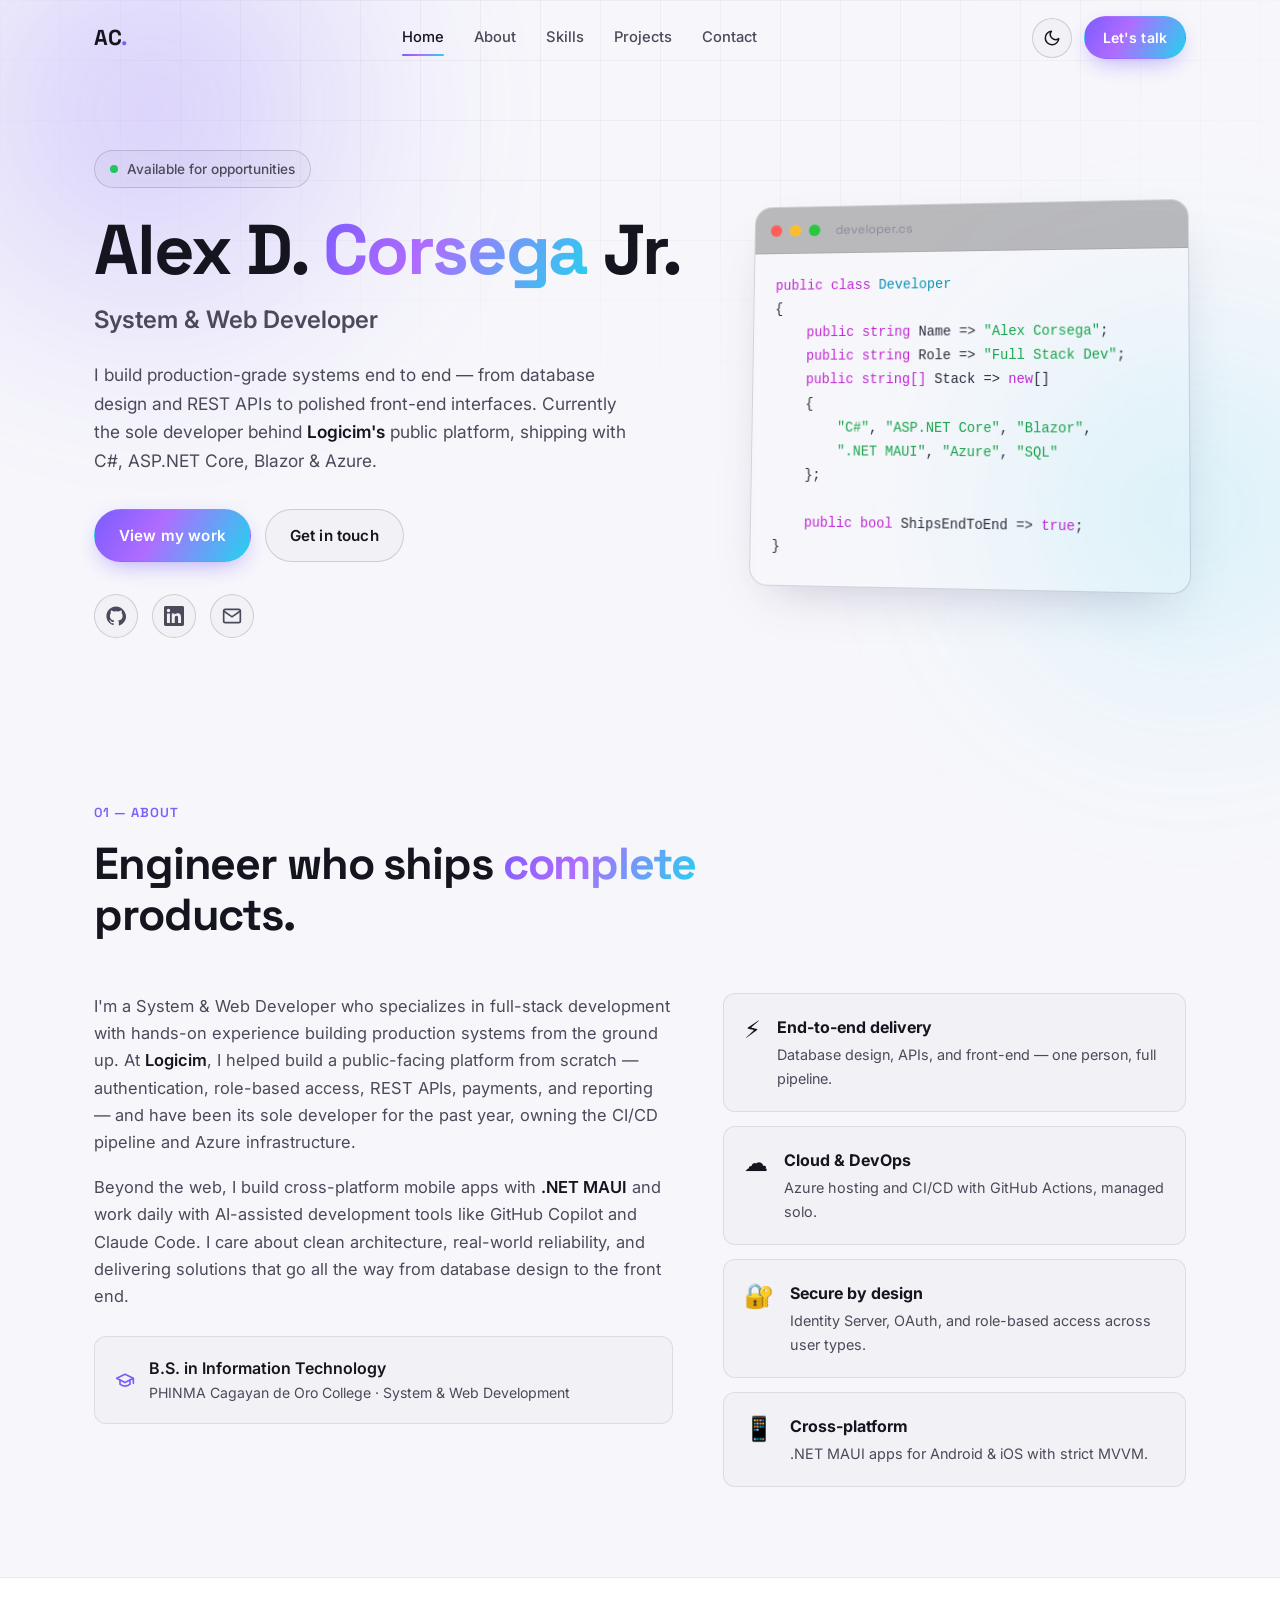
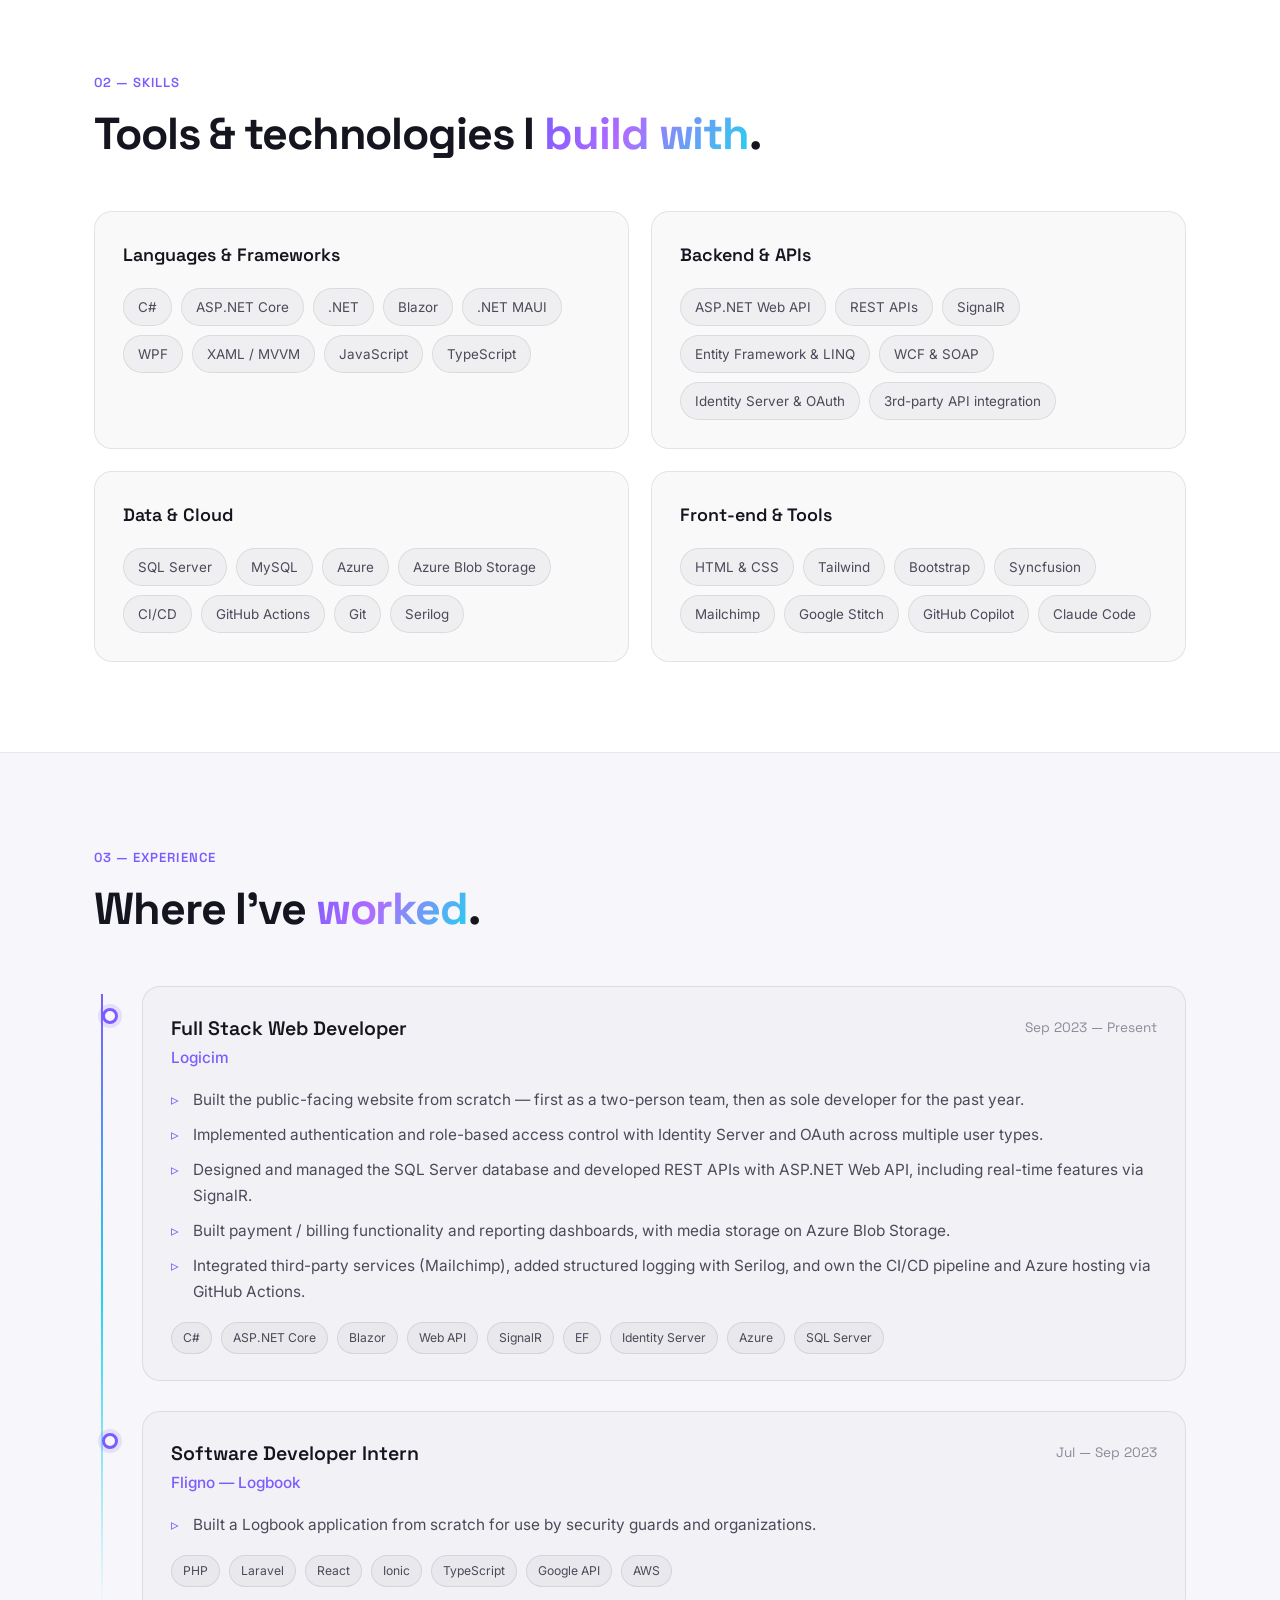
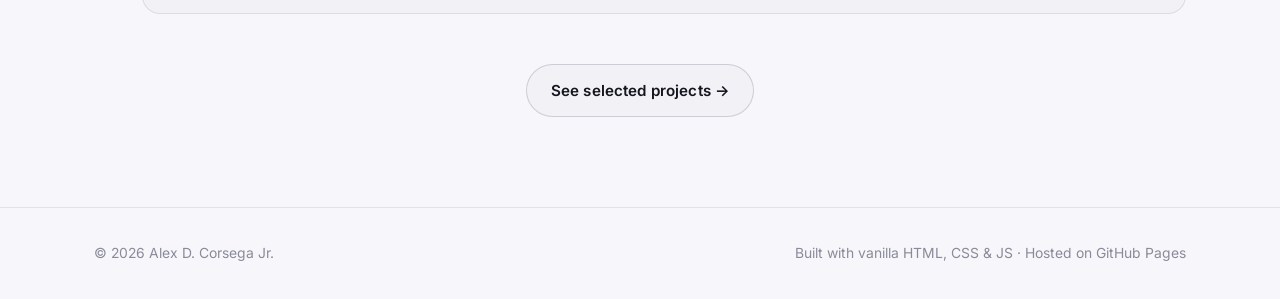
==== index.html @ cb2320ed "initial-commit" ====
<!DOCTYPE html>
<html lang="en">
<head>
  <meta charset="UTF-8" />
  <meta name="viewport" content="width=device-width, initial-scale=1.0" />
  <title>Alex D. Corsega Jr. — System &amp; Web Developer</title>
  <meta name="description" content="Alex D. Corsega Jr. — Full Stack Web Developer specializing in C#, ASP.NET Core, Blazor, .NET MAUI, and Azure. Building production-grade systems end to end." />
  <meta name="author" content="Alex D. Corsega Jr." />

  <meta property="og:title" content="Alex D. Corsega Jr. — System &amp; Web Developer" />
  <meta property="og:description" content="Full Stack Web Developer specializing in C#, ASP.NET Core, Blazor, .NET MAUI, and Azure." />
  <meta property="og:type" content="website" />

  <link rel="preconnect" href="https://fonts.googleapis.com" />
  <link rel="preconnect" href="https://fonts.gstatic.com" crossorigin />
  <link href="https://fonts.googleapis.com/css2?family=Space+Grotesk:wght@400;500;600;700&family=Inter:wght@400;450;500;600&display=swap" rel="stylesheet" />
  <link rel="stylesheet" href="styles.css" />
  <link rel="icon" href="data:image/svg+xml,%3Csvg xmlns='http://www.w3.org/2000/svg' viewBox='0 0 100 100'%3E%3Ctext y='.9em' font-size='90' font-family='monospace'%3E%E2%9C%A6%3C/text%3E%3C/svg%3E" />
</head>
<body>
  <div class="bg-grid" aria-hidden="true"></div>
  <div class="bg-glow bg-glow--1" aria-hidden="true"></div>
  <div class="bg-glow bg-glow--2" aria-hidden="true"></div>

  <!-- Navigation -->
  <header class="nav" id="nav">
    <div class="nav__inner">
      <a href="index.html" class="nav__brand">AC<span class="nav__brand-dot">.</span></a>
      <nav class="nav__links" aria-label="Primary">
        <a href="index.html" data-page="home">Home</a>
        <a href="index.html#about">About</a>
        <a href="index.html#skills">Skills</a>
        <a href="projects.html" data-page="projects">Projects</a>
        <a href="contact.html" data-page="contact">Contact</a>
      </nav>
      <div class="nav__actions">
        <button class="theme-toggle" id="themeToggle" aria-label="Toggle color theme" title="Toggle theme">
          <svg class="theme-toggle__sun" viewBox="0 0 24 24" width="18" height="18" fill="none" stroke="currentColor" stroke-width="2" stroke-linecap="round" stroke-linejoin="round"><circle cx="12" cy="12" r="4"/><path d="M12 2v2M12 20v2M4.93 4.93l1.41 1.41M17.66 17.66l1.41 1.41M2 12h2M20 12h2M6.34 17.66l-1.41 1.41M19.07 4.93l-1.41 1.41"/></svg>
          <svg class="theme-toggle__moon" viewBox="0 0 24 24" width="18" height="18" fill="none" stroke="currentColor" stroke-width="2" stroke-linecap="round" stroke-linejoin="round"><path d="M21 12.79A9 9 0 1 1 11.21 3 7 7 0 0 0 21 12.79z"/></svg>
        </button>
        <a href="contact.html" class="btn btn--sm btn--primary nav__cta">Let's talk</a>
        <button class="nav__burger" id="navBurger" aria-label="Open menu" aria-expanded="false">
          <span></span><span></span><span></span>
        </button>
      </div>
    </div>
  </header>

  <main>
    <!-- Hero -->
    <section class="hero" id="hero">
      <div class="container hero__grid reveal">
        <div class="hero__content">
          <p class="hero__eyebrow">
            <span class="status-dot"></span> Available for opportunities
          </p>
          <h1 class="hero__title">
            Alex&nbsp;D. <span class="grad-text">Corsega</span> Jr.
          </h1>
          <p class="hero__role">System &amp; Web Developer</p>
          <p class="hero__lede">
            I build production-grade systems end to end — from database design and REST APIs
            to polished front-end interfaces. Currently the sole developer behind
            <strong>Logicim's</strong> public platform, shipping with C#, ASP.NET Core, Blazor &amp; Azure.
          </p>
          <div class="hero__cta">
            <a href="projects.html" class="btn btn--primary">View my work</a>
            <a href="contact.html" class="btn btn--ghost">Get in touch</a>
          </div>
          <div class="hero__socials">
            <a href="https://github.com/AlexCorsega" target="_blank" rel="noopener" aria-label="GitHub">
              <svg viewBox="0 0 24 24" width="20" height="20" fill="currentColor"><path d="M12 .5C5.7.5.5 5.7.5 12c0 5.1 3.3 9.4 7.9 10.9.6.1.8-.2.8-.5v-1.8c-3.2.7-3.9-1.5-3.9-1.5-.5-1.3-1.3-1.7-1.3-1.7-1.1-.7.1-.7.1-.7 1.2.1 1.8 1.2 1.8 1.2 1 1.8 2.7 1.3 3.4 1 .1-.8.4-1.3.7-1.6-2.6-.3-5.3-1.3-5.3-5.7 0-1.3.5-2.3 1.2-3.1-.1-.3-.5-1.5.1-3.1 0 0 1-.3 3.3 1.2a11.5 11.5 0 0 1 6 0c2.3-1.5 3.3-1.2 3.3-1.2.6 1.6.2 2.8.1 3.1.8.8 1.2 1.8 1.2 3.1 0 4.4-2.7 5.4-5.3 5.7.4.4.8 1.1.8 2.2v3.3c0 .3.2.6.8.5 4.6-1.5 7.9-5.8 7.9-10.9C23.5 5.7 18.3.5 12 .5z"/></svg>
            </a>
            <a href="https://linkedin.com/in/alexcorsega-jr-178252253" target="_blank" rel="noopener" aria-label="LinkedIn">
              <svg viewBox="0 0 24 24" width="20" height="20" fill="currentColor"><path d="M20.45 20.45h-3.56v-5.57c0-1.33-.02-3.04-1.85-3.04-1.85 0-2.14 1.45-2.14 2.94v5.67H9.34V9h3.42v1.56h.05c.48-.9 1.64-1.85 3.37-1.85 3.6 0 4.27 2.37 4.27 5.46v6.28zM5.34 7.43a2.07 2.07 0 1 1 0-4.14 2.07 2.07 0 0 1 0 4.14zm1.78 13.02H3.55V9h3.57v11.45zM22.22 0H1.77C.79 0 0 .77 0 1.73v20.54C0 23.22.79 24 1.77 24h20.45c.98 0 1.78-.78 1.78-1.73V1.73C24 .77 23.2 0 22.22 0z"/></svg>
            </a>
            <a href="mailto:corsegaalex@gmail.com" aria-label="Email">
              <svg viewBox="0 0 24 24" width="20" height="20" fill="none" stroke="currentColor" stroke-width="2"><rect x="2" y="4" width="20" height="16" rx="2"/><path d="m22 6-10 7L2 6"/></svg>
            </a>
          </div>
        </div>

        <div class="hero__card">
          <div class="code-card">
            <div class="code-card__bar">
              <span class="dot dot--r"></span><span class="dot dot--y"></span><span class="dot dot--g"></span>
              <span class="code-card__file">developer.cs</span>
            </div>
            <pre class="code-card__body"><code><span class="c-key">public class</span> <span class="c-cls">Developer</span>
{
    <span class="c-key">public string</span> Name => <span class="c-str">"Alex Corsega"</span>;
    <span class="c-key">public string</span> Role => <span class="c-str">"Full Stack Dev"</span>;
    <span class="c-key">public string[]</span> Stack => <span class="c-key">new</span>[]
    {
        <span class="c-str">"C#"</span>, <span class="c-str">"ASP.NET Core"</span>, <span class="c-str">"Blazor"</span>,
        <span class="c-str">".NET MAUI"</span>, <span class="c-str">"Azure"</span>, <span class="c-str">"SQL"</span>
    };

    <span class="c-key">public bool</span> ShipsEndToEnd => <span class="c-key">true</span>;
}</code></pre>
          </div>
        </div>
      </div>
    </section>

    <!-- About -->
    <section class="section" id="about">
      <div class="container">
        <div class="section__head reveal">
          <span class="section__tag">01 — About</span>
          <h2 class="section__title">Engineer who ships <span class="grad-text">complete</span> products.</h2>
        </div>
        <div class="about__grid">
          <div class="about__text reveal">
            <p>
              I'm a System &amp; Web Developer who specializes in full-stack development with hands-on
              experience building production systems from the ground up. At <strong>Logicim</strong>, I helped
              build a public-facing platform from scratch — authentication, role-based access, REST APIs,
              payments, and reporting — and have been its sole developer for the past year, owning the
              CI/CD pipeline and Azure infrastructure.
            </p>
            <p>
              Beyond the web, I build cross-platform mobile apps with <strong>.NET MAUI</strong> and work daily
              with AI-assisted development tools like GitHub Copilot and Claude Code. I care about clean
              architecture, real-world reliability, and delivering solutions that go all the way from database
              design to the front end.
            </p>
            <div class="about__edu">
              <svg viewBox="0 0 24 24" width="20" height="20" fill="none" stroke="currentColor" stroke-width="2" stroke-linecap="round" stroke-linejoin="round"><path d="M22 10v6M2 10l10-5 10 5-10 5z"/><path d="M6 12v5c3 3 9 3 12 0v-5"/></svg>
              <div>
                <strong>B.S. in Information Technology</strong>
                <span>PHINMA Cagayan de Oro College · System &amp; Web Development</span>
              </div>
            </div>
          </div>
          <ul class="about__highlights reveal">
            <li><span class="hl-ico">⚡</span><div><strong>End-to-end delivery</strong><p>Database design, APIs, and front-end — one person, full pipeline.</p></div></li>
            <li><span class="hl-ico">☁️</span><div><strong>Cloud &amp; DevOps</strong><p>Azure hosting and CI/CD with GitHub Actions, managed solo.</p></div></li>
            <li><span class="hl-ico">🔐</span><div><strong>Secure by design</strong><p>Identity Server, OAuth, and role-based access across user types.</p></div></li>
            <li><span class="hl-ico">📱</span><div><strong>Cross-platform</strong><p>.NET MAUI apps for Android &amp; iOS with strict MVVM.</p></div></li>
          </ul>
        </div>
      </div>
    </section>

    <!-- Skills -->
    <section class="section section--alt" id="skills">
      <div class="container">
        <div class="section__head reveal">
          <span class="section__tag">02 — Skills</span>
          <h2 class="section__title">Tools &amp; technologies I <span class="grad-text">build with</span>.</h2>
        </div>
        <div class="skills__grid">
          <article class="skill-card reveal">
            <h3>Languages &amp; Frameworks</h3>
            <div class="chips">
              <span>C#</span><span>ASP.NET Core</span><span>.NET</span><span>Blazor</span>
              <span>.NET MAUI</span><span>WPF</span><span>XAML / MVVM</span>
              <span>JavaScript</span><span>TypeScript</span>
            </div>
          </article>
          <article class="skill-card reveal">
            <h3>Backend &amp; APIs</h3>
            <div class="chips">
              <span>ASP.NET Web API</span><span>REST APIs</span><span>SignalR</span>
              <span>Entity Framework &amp; LINQ</span><span>WCF &amp; SOAP</span>
              <span>Identity Server &amp; OAuth</span><span>3rd-party API integration</span>
            </div>
          </article>
          <article class="skill-card reveal">
            <h3>Data &amp; Cloud</h3>
            <div class="chips">
              <span>SQL Server</span><span>MySQL</span><span>Azure</span>
              <span>Azure Blob Storage</span><span>CI/CD</span>
              <span>GitHub Actions</span><span>Git</span><span>Serilog</span>
            </div>
          </article>
          <article class="skill-card reveal">
            <h3>Front-end &amp; Tools</h3>
            <div class="chips">
              <span>HTML &amp; CSS</span><span>Tailwind</span><span>Bootstrap</span>
              <span>Syncfusion</span><span>Mailchimp</span><span>Google Stitch</span>
              <span>GitHub Copilot</span><span>Claude Code</span>
            </div>
          </article>
        </div>
      </div>
    </section>

    <!-- Experience -->
    <section class="section" id="experience">
      <div class="container">
        <div class="section__head reveal">
          <span class="section__tag">03 — Experience</span>
          <h2 class="section__title">Where I've <span class="grad-text">worked</span>.</h2>
        </div>
        <div class="timeline">
          <article class="tl-item reveal">
            <div class="tl-marker"></div>
            <div class="tl-card">
              <div class="tl-card__head">
                <div>
                  <h3>Full Stack Web Developer</h3>
                  <p class="tl-company">Logicim</p>
                </div>
                <span class="tl-date">Sep 2023 — Present</span>
              </div>
              <ul class="tl-list">
                <li>Built the public-facing website from scratch — first as a two-person team, then as sole developer for the past year.</li>
                <li>Implemented authentication and role-based access control with Identity Server and OAuth across multiple user types.</li>
                <li>Designed and managed the SQL Server database and developed REST APIs with ASP.NET Web API, including real-time features via SignalR.</li>
                <li>Built payment / billing functionality and reporting dashboards, with media storage on Azure Blob Storage.</li>
                <li>Integrated third-party services (Mailchimp), added structured logging with Serilog, and own the CI/CD pipeline and Azure hosting via GitHub Actions.</li>
              </ul>
              <div class="chips chips--mini">
                <span>C#</span><span>ASP.NET Core</span><span>Blazor</span><span>Web API</span><span>SignalR</span><span>EF</span><span>Identity Server</span><span>Azure</span><span>SQL Server</span>
              </div>
            </div>
          </article>

          <article class="tl-item reveal">
            <div class="tl-marker"></div>
            <div class="tl-card">
              <div class="tl-card__head">
                <div>
                  <h3>Software Developer Intern</h3>
                  <p class="tl-company">Fligno — Logbook</p>
                </div>
                <span class="tl-date">Jul — Sep 2023</span>
              </div>
              <ul class="tl-list">
                <li>Built a Logbook application from scratch for use by security guards and organizations.</li>
              </ul>
              <div class="chips chips--mini">
                <span>PHP</span><span>Laravel</span><span>React</span><span>Ionic</span><span>TypeScript</span><span>Google API</span><span>AWS</span>
              </div>
            </div>
          </article>
        </div>
        <div class="section__cta reveal">
          <a href="projects.html" class="btn btn--ghost">See selected projects →</a>
        </div>
      </div>
    </section>
  </main>

  <footer class="footer">
    <div class="container footer__inner">
      <span>© <span id="year"></span> Alex D. Corsega Jr.</span>
      <span class="footer__made">Built with vanilla HTML, CSS &amp; JS · Hosted on GitHub Pages</span>
    </div>
  </footer>

  <script src="script.js"></script>
</body>
</html>
---- styles.css ----
/* ============================================================
   Alex D. Corsega Jr. — Portfolio
   ============================================================ */

:root {
  --bg: #0a0a0f;
  --bg-alt: #0d0d14;
  --surface: rgba(255, 255, 255, 0.03);
  --surface-2: rgba(255, 255, 255, 0.05);
  --border: rgba(255, 255, 255, 0.08);
  --border-strong: rgba(255, 255, 255, 0.14);
  --text: #e8e8f0;
  --text-dim: #a0a0b0;
  --text-faint: #6b6b7d;
  --accent: #7c5cff;
  --accent-2: #22d3ee;
  --accent-grad: linear-gradient(120deg, #7c5cff 0%, #b06cff 40%, #22d3ee 100%);
  --shadow: 0 20px 50px -20px rgba(0, 0, 0, 0.7);
  --radius: 18px;
  --radius-sm: 12px;
  --maxw: 1140px;
  --font-sans: 'Inter', system-ui, -apple-system, sans-serif;
  --font-display: 'Space Grotesk', var(--font-sans);
}

[data-theme="light"] {
  --bg: #f7f7fb;
  --bg-alt: #ffffff;
  --surface: rgba(20, 20, 40, 0.025);
  --surface-2: rgba(20, 20, 40, 0.04);
  --border: rgba(20, 20, 50, 0.09);
  --border-strong: rgba(20, 20, 50, 0.16);
  --text: #15151f;
  --text-dim: #4a4a5a;
  --text-faint: #8a8a9a;
  --shadow: 0 20px 50px -22px rgba(40, 30, 90, 0.25);
}

* { margin: 0; padding: 0; box-sizing: border-box; }

html { scroll-behavior: smooth; scroll-padding-top: 90px; }

body {
  font-family: var(--font-sans);
  background: var(--bg);
  color: var(--text);
  line-height: 1.65;
  -webkit-font-smoothing: antialiased;
  overflow-x: hidden;
  transition: background 0.4s ease, color 0.4s ease;
}

a { color: inherit; text-decoration: none; }
ul { list-style: none; }

::selection { background: rgba(124, 92, 255, 0.35); color: #fff; }

.container { width: 100%; max-width: var(--maxw); margin: 0 auto; padding: 0 24px; }

.grad-text {
  background: var(--accent-grad);
  -webkit-background-clip: text;
  background-clip: text;
  -webkit-text-fill-color: transparent;
}

/* ---------- Background decoration ---------- */
.bg-grid {
  position: fixed; inset: 0; z-index: -2;
  background-image:
    linear-gradient(var(--border) 1px, transparent 1px),
    linear-gradient(90deg, var(--border) 1px, transparent 1px);
  background-size: 60px 60px;
  mask-image: radial-gradient(ellipse 80% 60% at 50% 0%, #000 30%, transparent 75%);
  opacity: 0.5;
}
.bg-glow {
  position: fixed; z-index: -1; border-radius: 50%;
  filter: blur(110px); opacity: 0.4; pointer-events: none;
}
.bg-glow--1 { width: 540px; height: 540px; top: -160px; left: -120px;
  background: radial-gradient(circle, #7c5cff, transparent 70%); }
.bg-glow--2 { width: 460px; height: 460px; top: 280px; right: -140px;
  background: radial-gradient(circle, #22d3ee, transparent 70%); opacity: 0.25; }

/* ---------- Buttons ---------- */
.btn {
  display: inline-flex; align-items: center; justify-content: center; gap: 8px;
  font-weight: 600; font-size: 0.95rem; letter-spacing: 0.01em;
  padding: 13px 24px; border-radius: 999px; cursor: pointer;
  border: 1px solid transparent; transition: transform 0.2s ease, box-shadow 0.3s ease, background 0.3s ease;
  white-space: nowrap;
}
.btn--sm { padding: 9px 18px; font-size: 0.88rem; }
.btn--lg { padding: 16px 32px; font-size: 1.05rem; }
.btn--primary {
  background: var(--accent-grad); color: #fff;
  box-shadow: 0 8px 24px -8px rgba(124, 92, 255, 0.6);
}
.btn--primary:hover { transform: translateY(-2px); box-shadow: 0 14px 34px -8px rgba(124, 92, 255, 0.75); }
.btn--ghost { background: var(--surface); color: var(--text); border-color: var(--border-strong); }
.btn--ghost:hover { transform: translateY(-2px); background: var(--surface-2); border-color: var(--accent); }

/* ---------- Navigation ---------- */
.nav {
  position: fixed; top: 0; left: 0; right: 0; z-index: 100;
  transition: background 0.3s ease, border-color 0.3s ease, backdrop-filter 0.3s ease;
  border-bottom: 1px solid transparent;
}
.nav.scrolled {
  background: color-mix(in srgb, var(--bg) 78%, transparent);
  backdrop-filter: blur(16px) saturate(140%);
  border-bottom-color: var(--border);
}
.nav__inner {
  max-width: var(--maxw); margin: 0 auto; padding: 16px 24px;
  display: flex; align-items: center; justify-content: space-between; gap: 20px;
}
.nav__brand { font-family: var(--font-display); font-weight: 700; font-size: 1.35rem; letter-spacing: -0.02em; }
.nav__brand-dot { color: var(--accent); }
.nav__links { display: flex; gap: 30px; }
.nav__links a {
  font-size: 0.92rem; color: var(--text-dim); font-weight: 500;
  position: relative; transition: color 0.2s ease;
}
.nav__links a::after {
  content: ''; position: absolute; left: 0; bottom: -6px; height: 2px; width: 0;
  background: var(--accent-grad); transition: width 0.25s ease; border-radius: 2px;
}
.nav__links a:hover { color: var(--text); }
.nav__links a:hover::after { width: 100%; }
.nav__actions { display: flex; align-items: center; gap: 12px; }

.theme-toggle {
  display: grid; place-items: center; width: 40px; height: 40px;
  border-radius: 50%; border: 1px solid var(--border-strong);
  background: var(--surface); color: var(--text); cursor: pointer;
  transition: background 0.2s, border-color 0.2s, transform 0.2s;
}
.theme-toggle:hover { background: var(--surface-2); border-color: var(--accent); transform: rotate(15deg); }
.theme-toggle__moon { display: none; }
[data-theme="light"] .theme-toggle__sun { display: none; }
[data-theme="light"] .theme-toggle__moon { display: block; }

.nav__burger { display: none; flex-direction: column; gap: 5px; background: none; border: none; cursor: pointer; padding: 8px; }
.nav__burger span { width: 24px; height: 2px; background: var(--text); border-radius: 2px; transition: transform 0.3s, opacity 0.3s; }
.nav__burger.open span:nth-child(1) { transform: translateY(7px) rotate(45deg); }
.nav__burger.open span:nth-child(2) { opacity: 0; }
.nav__burger.open span:nth-child(3) { transform: translateY(-7px) rotate(-45deg); }

/* ---------- Hero ---------- */
.hero { padding: 150px 0 70px; position: relative; }
.hero__grid {
  display: grid; grid-template-columns: 1.15fr 0.85fr; gap: 56px; align-items: center;
}
.hero__eyebrow {
  display: inline-flex; align-items: center; gap: 9px; font-size: 0.85rem; font-weight: 500;
  color: var(--text-dim); padding: 7px 15px; border: 1px solid var(--border-strong);
  border-radius: 999px; background: var(--surface); margin-bottom: 26px;
}
.status-dot { width: 8px; height: 8px; border-radius: 50%; background: #22c55e; box-shadow: 0 0 0 0 rgba(34,197,94,0.6); animation: pulse 2s infinite; }
@keyframes pulse { 0% { box-shadow: 0 0 0 0 rgba(34,197,94,0.55); } 70% { box-shadow: 0 0 0 8px rgba(34,197,94,0); } 100% { box-shadow: 0 0 0 0 rgba(34,197,94,0); } }

.hero__title {
  font-family: var(--font-display); font-weight: 700;
  font-size: clamp(2.6rem, 6vw, 4.4rem); line-height: 1.04; letter-spacing: -0.03em;
  margin-bottom: 12px;
}
.hero__role { font-size: clamp(1.1rem, 2.4vw, 1.5rem); font-weight: 600; color: var(--text-dim); margin-bottom: 22px; }
.hero__lede { font-size: 1.08rem; color: var(--text-dim); max-width: 540px; margin-bottom: 34px; }
.hero__lede strong { color: var(--text); font-weight: 600; }
.hero__cta { display: flex; gap: 14px; flex-wrap: wrap; margin-bottom: 32px; }
.hero__socials { display: flex; gap: 14px; }
.hero__socials a {
  display: grid; place-items: center; width: 44px; height: 44px; border-radius: 50%;
  border: 1px solid var(--border-strong); color: var(--text-dim); background: var(--surface);
  transition: all 0.22s ease;
}
.hero__socials a:hover { color: #fff; border-color: transparent; background: var(--accent-grad); transform: translateY(-3px); }

/* Code card */
.hero__card { display: flex; justify-content: center; }
.code-card {
  width: 100%; max-width: 440px; border-radius: var(--radius);
  background: linear-gradient(160deg, rgba(255,255,255,0.06), rgba(255,255,255,0.02));
  border: 1px solid var(--border-strong); box-shadow: var(--shadow);
  overflow: hidden; backdrop-filter: blur(8px);
  transform: perspective(1000px) rotateY(-6deg) rotateX(3deg);
  transition: transform 0.5s ease;
}
.code-card:hover { transform: perspective(1000px) rotateY(0deg) rotateX(0deg); }
.code-card__bar {
  display: flex; align-items: center; gap: 8px; padding: 13px 16px;
  background: rgba(0,0,0,0.25); border-bottom: 1px solid var(--border);
}
.dot { width: 12px; height: 12px; border-radius: 50%; }
.dot--r { background: #ff5f57; } .dot--y { background: #febc2e; } .dot--g { background: #28c840; }
.code-card__file { margin-left: 8px; font-size: 0.8rem; color: var(--text-faint); font-family: var(--font-display); }
.code-card__body {
  padding: 22px 22px 26px; font-family: 'SF Mono', 'Fira Code', Consolas, monospace;
  font-size: 0.86rem; line-height: 1.75; color: #c8c8d8; overflow-x: auto;
}
.c-key { color: #ff7edb; } .c-cls { color: #36d6e7; } .c-str { color: #98e07a; }
[data-theme="light"] .code-card__body { color: #2a2a3a; }
[data-theme="light"] .c-key { color: #c026d3; }
[data-theme="light"] .c-cls { color: #0891b2; }
[data-theme="light"] .c-str { color: #16a34a; }

/* Stats */
.hero__stats {
  display: grid; grid-template-columns: repeat(4, 1fr); gap: 18px; margin-top: 70px;
  padding: 30px; border: 1px solid var(--border); border-radius: var(--radius);
  background: var(--surface);
}
.stat { display: flex; flex-direction: column; align-items: flex-start; text-align: left; }
.stat__num { font-family: var(--font-display); font-size: 2.4rem; font-weight: 700; line-height: 1;
  background: var(--accent-grad); -webkit-background-clip: text; background-clip: text; -webkit-text-fill-color: transparent; display: inline; }
.stat__plus { font-family: var(--font-display); font-size: 1.6rem; font-weight: 700; color: var(--accent); }
.stat__label { font-size: 0.85rem; color: var(--text-dim); margin-top: 8px; }

/* ---------- Sections ---------- */
.section { padding: 90px 0; position: relative; }
.section--alt { background: var(--bg-alt); border-top: 1px solid var(--border); border-bottom: 1px solid var(--border); }
.section__head { margin-bottom: 52px; max-width: 720px; }
.section__tag {
  display: inline-block; font-family: var(--font-display); font-size: 0.82rem; font-weight: 600;
  letter-spacing: 0.08em; text-transform: uppercase; color: var(--accent);
  margin-bottom: 14px;
}
.section__title { font-family: var(--font-display); font-size: clamp(1.9rem, 4vw, 2.8rem); font-weight: 700; letter-spacing: -0.025em; line-height: 1.15; }

/* ---------- About ---------- */
.about__grid { display: grid; grid-template-columns: 1.25fr 1fr; gap: 50px; align-items: start; }
.about__text p { color: var(--text-dim); margin-bottom: 18px; font-size: 1.03rem; }
.about__text strong { color: var(--text); font-weight: 600; }
.about__edu {
  display: flex; gap: 14px; align-items: center; margin-top: 26px; padding: 18px 20px;
  background: var(--surface); border: 1px solid var(--border); border-radius: var(--radius-sm); color: var(--accent);
}
.about__edu div { display: flex; flex-direction: column; }
.about__edu strong { color: var(--text); font-size: 1rem; }
.about__edu span { color: var(--text-dim); font-size: 0.88rem; }

.about__highlights { display: grid; gap: 14px; }
.about__highlights li {
  display: flex; gap: 16px; padding: 20px; border-radius: var(--radius-sm);
  background: var(--surface); border: 1px solid var(--border);
  transition: transform 0.25s ease, border-color 0.25s ease, background 0.25s ease;
}
.about__highlights li:hover { transform: translateX(6px); border-color: var(--border-strong); background: var(--surface-2); }
.hl-ico { font-size: 1.5rem; line-height: 1.3; }
.about__highlights strong { display: block; margin-bottom: 3px; font-size: 1rem; }
.about__highlights p { color: var(--text-dim); font-size: 0.9rem; }

/* ---------- Skills ---------- */
.skills__grid { display: grid; grid-template-columns: repeat(2, 1fr); gap: 22px; }
.skill-card {
  padding: 28px; border-radius: var(--radius); background: var(--surface);
  border: 1px solid var(--border); transition: transform 0.3s ease, border-color 0.3s ease;
  position: relative; overflow: hidden;
}
.skill-card::before {
  content: ''; position: absolute; inset: 0; border-radius: var(--radius); padding: 1px;
  background: var(--accent-grad); -webkit-mask: linear-gradient(#000 0 0) content-box, linear-gradient(#000 0 0);
  -webkit-mask-composite: xor; mask-composite: exclude; opacity: 0; transition: opacity 0.3s ease;
}
.skill-card:hover { transform: translateY(-5px); }
.skill-card:hover::before { opacity: 1; }
.skill-card h3 { font-family: var(--font-display); font-size: 1.12rem; margin-bottom: 18px; font-weight: 600; }
.chips { display: flex; flex-wrap: wrap; gap: 9px; }
.chips span {
  font-size: 0.84rem; padding: 7px 14px; border-radius: 999px;
  background: var(--surface-2); border: 1px solid var(--border); color: var(--text-dim);
  transition: color 0.2s ease, border-color 0.2s ease, background 0.2s ease;
}
.chips span:hover { color: var(--text); border-color: var(--accent); background: rgba(124,92,255,0.12); }
.chips--mini span { font-size: 0.76rem; padding: 5px 11px; }

/* ---------- Timeline ---------- */
.timeline { position: relative; padding-left: 8px; }
.timeline::before {
  content: ''; position: absolute; left: 7px; top: 8px; bottom: 8px; width: 2px;
  background: linear-gradient(var(--accent), var(--accent-2), transparent);
}
.tl-item { position: relative; padding-left: 40px; margin-bottom: 30px; }
.tl-item:last-child { margin-bottom: 0; }
.tl-marker {
  position: absolute; left: 0; top: 22px; width: 16px; height: 16px; border-radius: 50%;
  background: var(--bg); border: 3px solid var(--accent); box-shadow: 0 0 0 4px rgba(124,92,255,0.15);
}
.tl-card {
  padding: 26px 28px; border-radius: var(--radius); background: var(--surface);
  border: 1px solid var(--border); transition: transform 0.3s ease, border-color 0.3s ease;
}
.tl-card:hover { transform: translateX(6px); border-color: var(--border-strong); }
.tl-card__head { display: flex; justify-content: space-between; gap: 16px; flex-wrap: wrap; margin-bottom: 16px; }
.tl-card__head h3 { font-family: var(--font-display); font-size: 1.22rem; font-weight: 600; }
.tl-company { color: var(--accent); font-weight: 500; font-size: 0.96rem; }
.tl-date { font-size: 0.85rem; color: var(--text-faint); white-space: nowrap; font-family: var(--font-display); padding-top: 4px; }
.tl-list { display: grid; gap: 10px; margin-bottom: 18px; }
.tl-list li { position: relative; padding-left: 22px; color: var(--text-dim); font-size: 0.96rem; }
.tl-list li::before { content: '▹'; position: absolute; left: 0; color: var(--accent); }

/* ---------- Projects ---------- */
.projects__grid { display: grid; grid-template-columns: repeat(2, 1fr); gap: 24px; }
.project {
  display: flex; flex-direction: column; padding: 28px; border-radius: var(--radius);
  background: var(--surface); border: 1px solid var(--border);
  transition: transform 0.3s ease, border-color 0.3s ease, box-shadow 0.3s ease;
  position: relative; overflow: hidden;
}
.project::after {
  content: ''; position: absolute; top: 0; left: 0; right: 0; height: 3px;
  background: var(--accent-grad); transform: scaleX(0); transform-origin: left; transition: transform 0.35s ease;
}
.project:hover { transform: translateY(-6px); border-color: var(--border-strong); box-shadow: var(--shadow); }
.project:hover::after { transform: scaleX(1); }
.project__top { display: flex; justify-content: space-between; align-items: center; margin-bottom: 16px; }
.project__badge {
  font-size: 0.72rem; font-weight: 600; padding: 5px 11px; border-radius: 999px;
  background: var(--surface-2); border: 1px solid var(--border-strong); color: var(--text-dim);
  text-transform: uppercase; letter-spacing: 0.04em;
}
.project__badge--live { color: #22d3ee; border-color: rgba(34,211,238,0.4); background: rgba(34,211,238,0.1); }
.project__year { font-size: 0.82rem; color: var(--text-faint); font-family: var(--font-display); }
.project__title { font-family: var(--font-display); font-size: 1.3rem; font-weight: 600; margin-bottom: 12px; }
.project__title span { color: var(--text-faint); font-weight: 400; font-size: 1rem; }
.project__desc { color: var(--text-dim); font-size: 0.95rem; margin-bottom: 20px; flex-grow: 1; }

/* ---------- Page hero (sub-pages) ---------- */
.page-hero { padding: 150px 0 10px; }
.page-hero__title { font-family: var(--font-display); font-size: clamp(2.4rem, 6vw, 4rem); font-weight: 700; letter-spacing: -0.03em; line-height: 1.06; margin: 12px 0 18px; }
.page-hero__lede { color: var(--text-dim); font-size: 1.1rem; max-width: 620px; }
.section--top { padding-top: 56px; }

/* ---------- Section CTA ---------- */
.section__cta { text-align: center; margin-top: 50px; }
.section__cta-text { color: var(--text-dim); margin-bottom: 16px; }

/* ---------- Contact page ---------- */
.contact-layout { display: grid; grid-template-columns: 1.3fr 0.9fr; gap: 40px; align-items: start; }

.contact-form-wrap {
  padding: 32px; border-radius: var(--radius); background: var(--surface);
  border: 1px solid var(--border);
}
.contact-form { display: grid; gap: 20px; }
.form-row { display: grid; grid-template-columns: 1fr 1fr; gap: 18px; }
.field { display: flex; flex-direction: column; gap: 8px; }
.field > span { font-size: 0.85rem; font-weight: 500; color: var(--text-dim); }
.field input, .field textarea {
  font-family: inherit; font-size: 0.97rem; color: var(--text);
  background: var(--bg); border: 1px solid var(--border-strong); border-radius: var(--radius-sm);
  padding: 13px 15px; transition: border-color 0.2s ease, box-shadow 0.2s ease; resize: vertical;
}
.field input::placeholder, .field textarea::placeholder { color: var(--text-faint); }
.field input:focus, .field textarea:focus {
  outline: none; border-color: var(--accent);
  box-shadow: 0 0 0 3px rgba(124,92,255,0.18);
}
.contact-form .btn { width: 100%; margin-top: 4px; }
.form-note { font-size: 0.8rem; color: var(--text-faint); text-align: center; }

.contact-info { display: grid; gap: 14px; }
.contact-info__title { font-family: var(--font-display); font-size: 1.15rem; font-weight: 600; margin-bottom: 4px; }
.contact-card {
  display: flex; align-items: center; gap: 15px; padding: 18px 20px;
  border-radius: var(--radius-sm); background: var(--surface); border: 1px solid var(--border);
  transition: transform 0.25s ease, border-color 0.25s ease, background 0.25s ease;
}
.contact-card:hover { transform: translateX(5px); border-color: var(--accent); background: var(--surface-2); }
.contact-card__ico {
  display: grid; place-items: center; width: 46px; height: 46px; flex-shrink: 0;
  border-radius: 12px; background: rgba(124,92,255,0.12); color: var(--accent);
}
.contact-card__body { display: flex; flex-direction: column; }
.contact-card__body strong { font-size: 0.97rem; }
.contact-card__body span { font-size: 0.86rem; color: var(--text-dim); }

.contact-availability {
  display: flex; align-items: center; gap: 14px; margin-top: 10px; padding: 18px 20px;
  border-radius: var(--radius-sm); border: 1px dashed var(--border-strong); background: var(--surface);
}
.contact-availability div { display: flex; flex-direction: column; }
.contact-availability strong { font-size: 0.95rem; }
.contact-availability span { font-size: 0.84rem; color: var(--text-dim); }

/* Active nav link */
.nav__links a.active { color: var(--text); }
.nav__links a.active::after { width: 100%; }

/* ---------- Footer ---------- */
.footer { padding: 34px 0; border-top: 1px solid var(--border); }
.footer__inner { display: flex; justify-content: space-between; align-items: center; gap: 16px; flex-wrap: wrap; color: var(--text-faint); font-size: 0.87rem; }

/* ---------- Reveal animation ---------- */
.reveal { opacity: 0; transform: translateY(28px); transition: opacity 0.7s cubic-bezier(0.16,1,0.3,1), transform 0.7s cubic-bezier(0.16,1,0.3,1); }
.reveal.visible { opacity: 1; transform: translateY(0); }

@media (prefers-reduced-motion: reduce) {
  * { animation: none !important; transition: none !important; scroll-behavior: auto !important; }
  .reveal { opacity: 1; transform: none; }
  .code-card { transform: none; }
}

/* ---------- Responsive ---------- */
@media (max-width: 900px) {
  .hero__grid { grid-template-columns: 1fr; gap: 44px; }
  .hero__card { order: -1; }
  .code-card { transform: none; max-width: 400px; }
  .about__grid { grid-template-columns: 1fr; gap: 34px; }
  .skills__grid, .projects__grid { grid-template-columns: 1fr; }
  .hero__stats { grid-template-columns: repeat(2, 1fr); gap: 24px; }
  .contact-layout { grid-template-columns: 1fr; gap: 28px; }
}

@media (max-width: 720px) {
  .nav__links {
    position: fixed; top: 72px; left: 0; right: 0;
    flex-direction: column; gap: 0; padding: 12px 24px 24px;
    background: color-mix(in srgb, var(--bg) 96%, transparent);
    backdrop-filter: blur(16px); border-bottom: 1px solid var(--border);
    transform: translateY(-130%); opacity: 0; pointer-events: none;
    transition: transform 0.35s ease, opacity 0.3s ease;
  }
  .nav__links.open { transform: translateY(0); opacity: 1; pointer-events: auto; }
  .nav__links a { padding: 14px 0; border-bottom: 1px solid var(--border); width: 100%; }
  .nav__cta { display: none; }
  .nav__burger { display: flex; }
}

@media (max-width: 480px) {
  .hero { padding: 130px 0 50px; }
  .hero__stats { grid-template-columns: 1fr 1fr; padding: 22px; }
  .stat__num { font-size: 2rem; }
  .section { padding: 70px 0; }
  .tl-card, .project, .skill-card { padding: 22px; }
  .footer__inner { flex-direction: column; text-align: center; }
  .form-row { grid-template-columns: 1fr; }
  .contact-form-wrap { padding: 22px; }
  .page-hero { padding: 120px 0 0; }
}
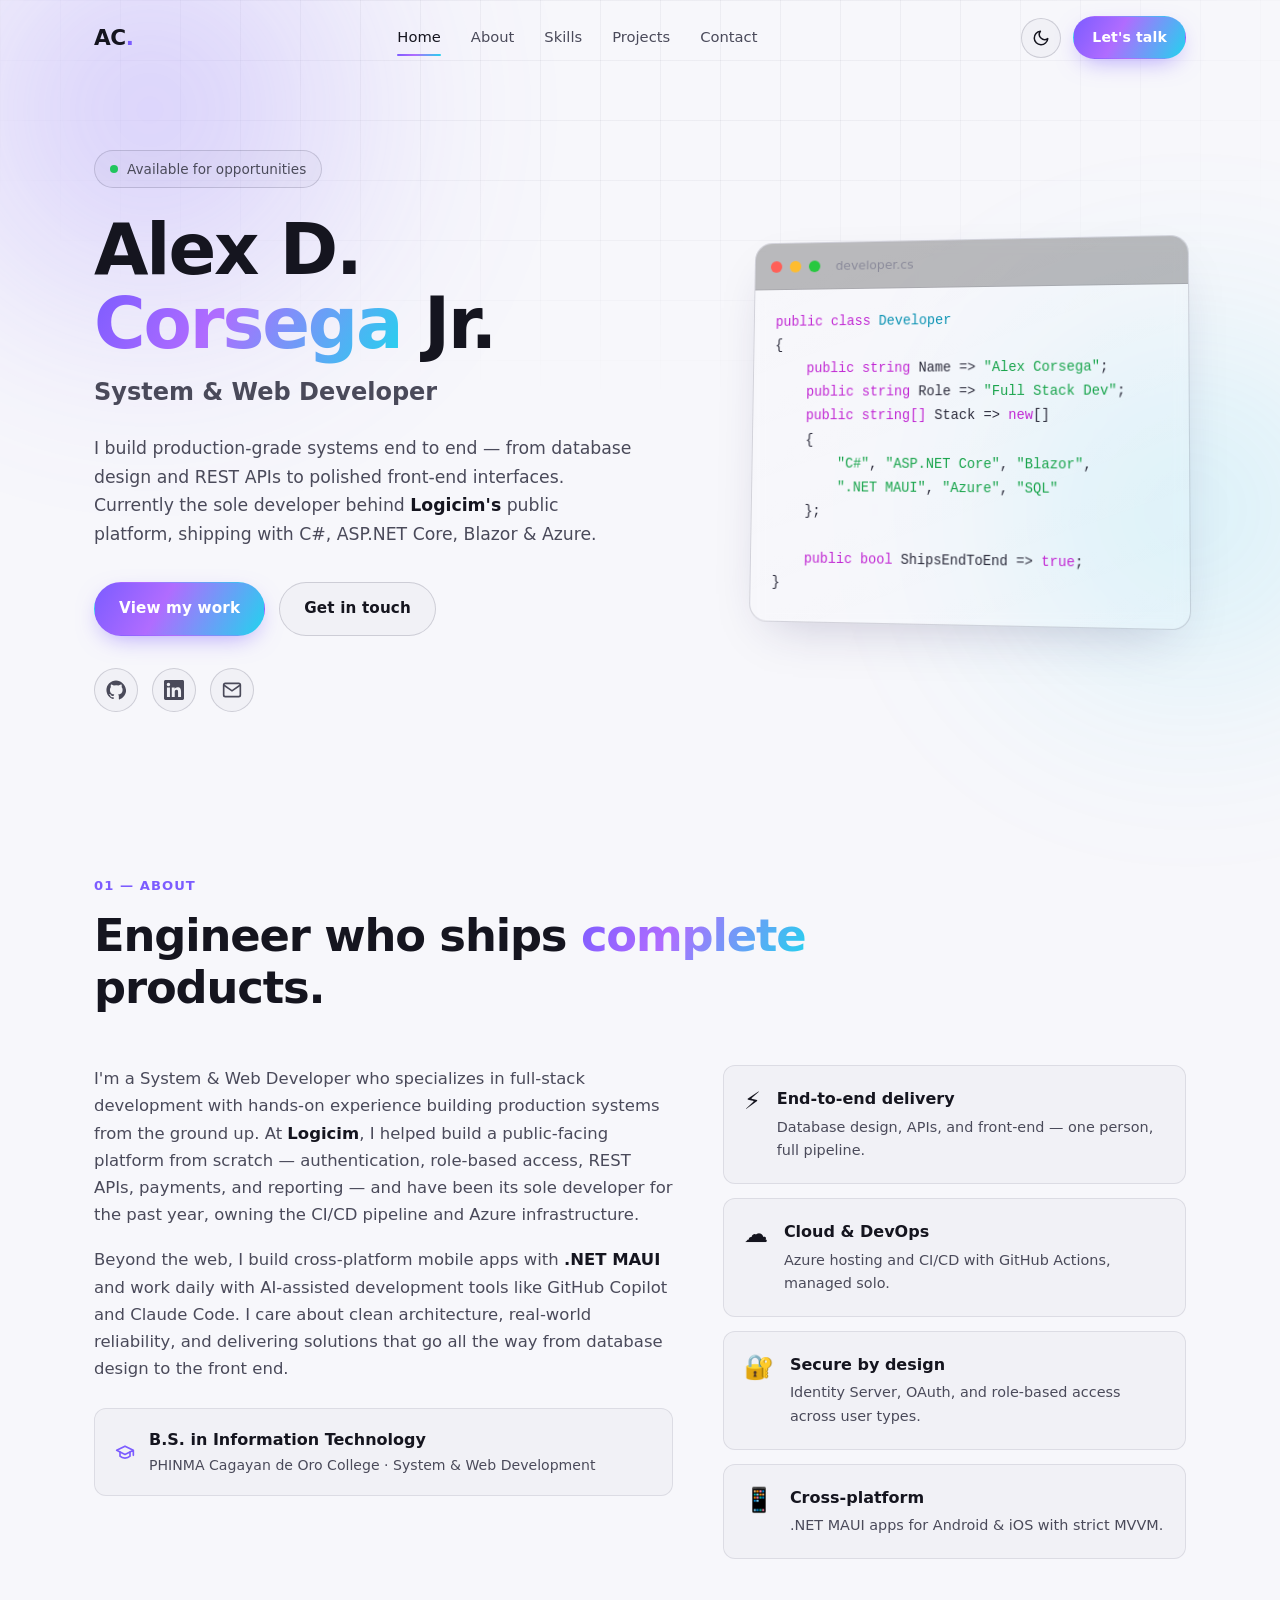
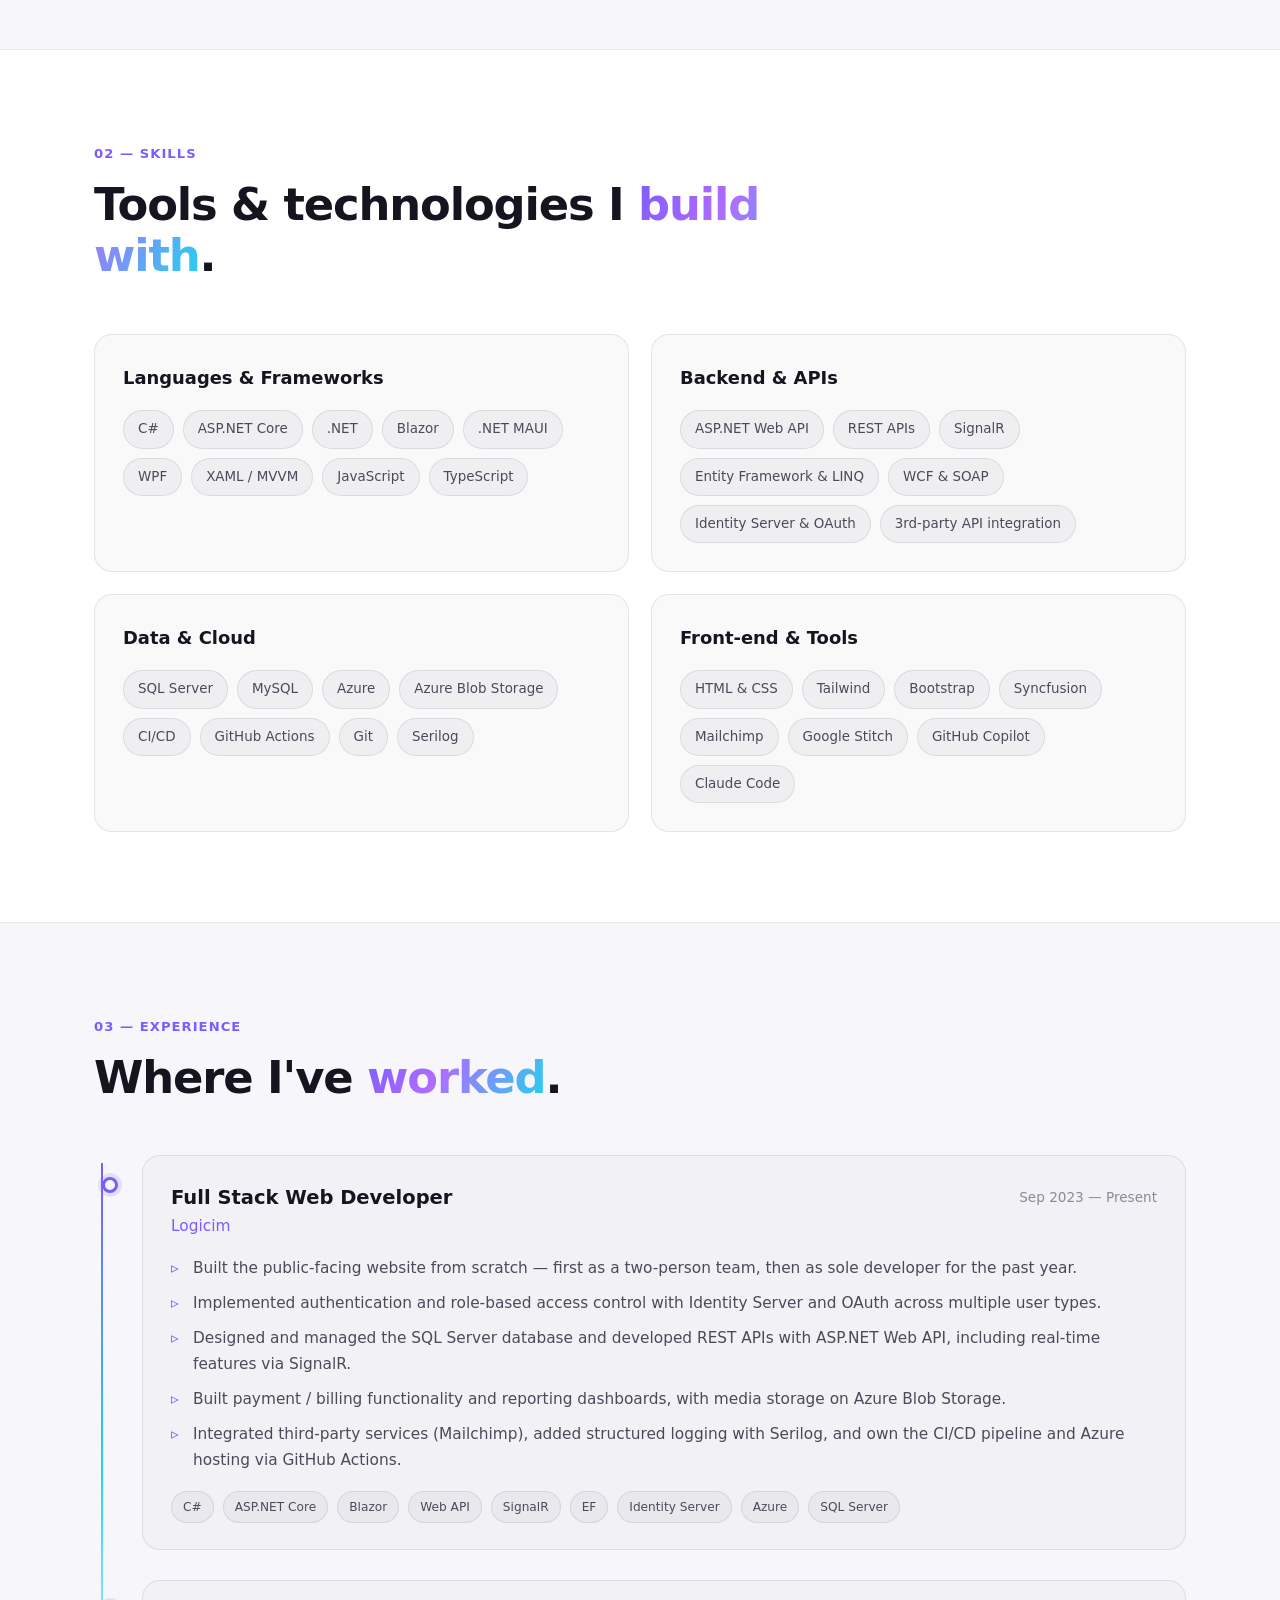
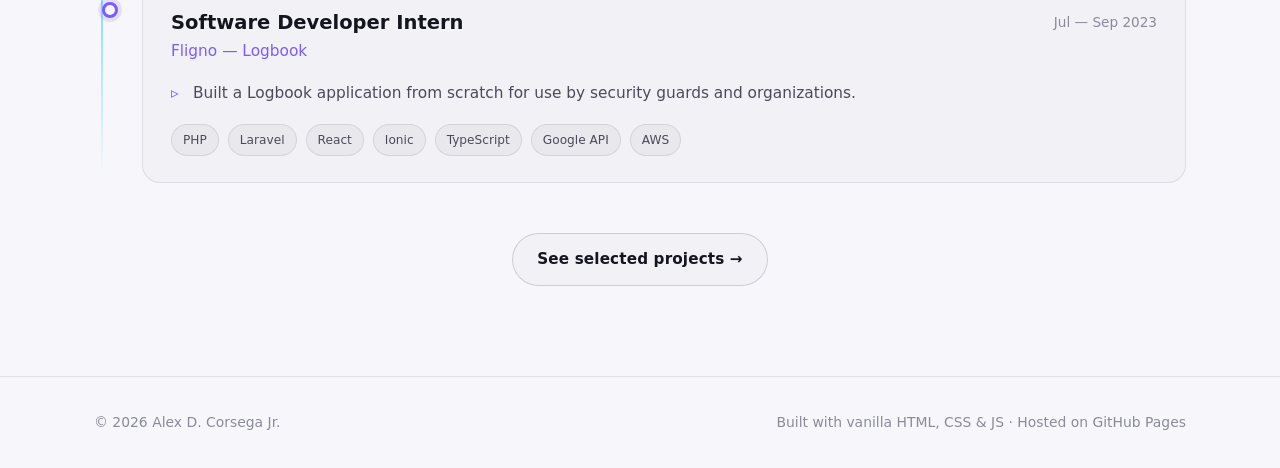
==== commit 1d7b9b49: "Harden security: add CSP + referrer-policy meta tags, noreferrer on external links" ====
--- a/index.html
+++ b/index.html
@@ -3,6 +3,11 @@
 <head>
   <meta charset="UTF-8" />
   <meta name="viewport" content="width=device-width, initial-scale=1.0" />
+
+  <!-- Security hardening -->
+  <meta http-equiv="Content-Security-Policy" content="default-src 'self'; script-src 'self'; style-src 'self' 'unsafe-inline' https://fonts.googleapis.com; font-src https://fonts.gstatic.com; img-src 'self' data:; form-action 'self' https://formsubmit.co; base-uri 'self'; object-src 'none'; frame-ancestors 'none'" />
+  <meta name="referrer" content="strict-origin-when-cross-origin" />
+
   <title>Alex D. Corsega Jr. — System &amp; Web Developer</title>
   <meta name="description" content="Alex D. Corsega Jr. — Full Stack Web Developer specializing in C#, ASP.NET Core, Blazor, .NET MAUI, and Azure. Building production-grade systems end to end." />
   <meta name="author" content="Alex D. Corsega Jr." />
@@ -68,10 +73,10 @@
             <a href="contact.html" class="btn btn--ghost">Get in touch</a>
           </div>
           <div class="hero__socials">
-            <a href="https://github.com/AlexCorsega" target="_blank" rel="noopener" aria-label="GitHub">
+            <a href="https://github.com/AlexCorsega" target="_blank" rel="noopener noreferrer" aria-label="GitHub">
               <svg viewBox="0 0 24 24" width="20" height="20" fill="currentColor"><path d="M12 .5C5.7.5.5 5.7.5 12c0 5.1 3.3 9.4 7.9 10.9.6.1.8-.2.8-.5v-1.8c-3.2.7-3.9-1.5-3.9-1.5-.5-1.3-1.3-1.7-1.3-1.7-1.1-.7.1-.7.1-.7 1.2.1 1.8 1.2 1.8 1.2 1 1.8 2.7 1.3 3.4 1 .1-.8.4-1.3.7-1.6-2.6-.3-5.3-1.3-5.3-5.7 0-1.3.5-2.3 1.2-3.1-.1-.3-.5-1.5.1-3.1 0 0 1-.3 3.3 1.2a11.5 11.5 0 0 1 6 0c2.3-1.5 3.3-1.2 3.3-1.2.6 1.6.2 2.8.1 3.1.8.8 1.2 1.8 1.2 3.1 0 4.4-2.7 5.4-5.3 5.7.4.4.8 1.1.8 2.2v3.3c0 .3.2.6.8.5 4.6-1.5 7.9-5.8 7.9-10.9C23.5 5.7 18.3.5 12 .5z"/></svg>
             </a>
-            <a href="https://linkedin.com/in/alexcorsega-jr-178252253" target="_blank" rel="noopener" aria-label="LinkedIn">
+            <a href="https://linkedin.com/in/alexcorsega-jr-178252253" target="_blank" rel="noopener noreferrer" aria-label="LinkedIn">
               <svg viewBox="0 0 24 24" width="20" height="20" fill="currentColor"><path d="M20.45 20.45h-3.56v-5.57c0-1.33-.02-3.04-1.85-3.04-1.85 0-2.14 1.45-2.14 2.94v5.67H9.34V9h3.42v1.56h.05c.48-.9 1.64-1.85 3.37-1.85 3.6 0 4.27 2.37 4.27 5.46v6.28zM5.34 7.43a2.07 2.07 0 1 1 0-4.14 2.07 2.07 0 0 1 0 4.14zm1.78 13.02H3.55V9h3.57v11.45zM22.22 0H1.77C.79 0 0 .77 0 1.73v20.54C0 23.22.79 24 1.77 24h20.45c.98 0 1.78-.78 1.78-1.73V1.73C24 .77 23.2 0 22.22 0z"/></svg>
             </a>
             <a href="mailto:corsegaalex@gmail.com" aria-label="Email">
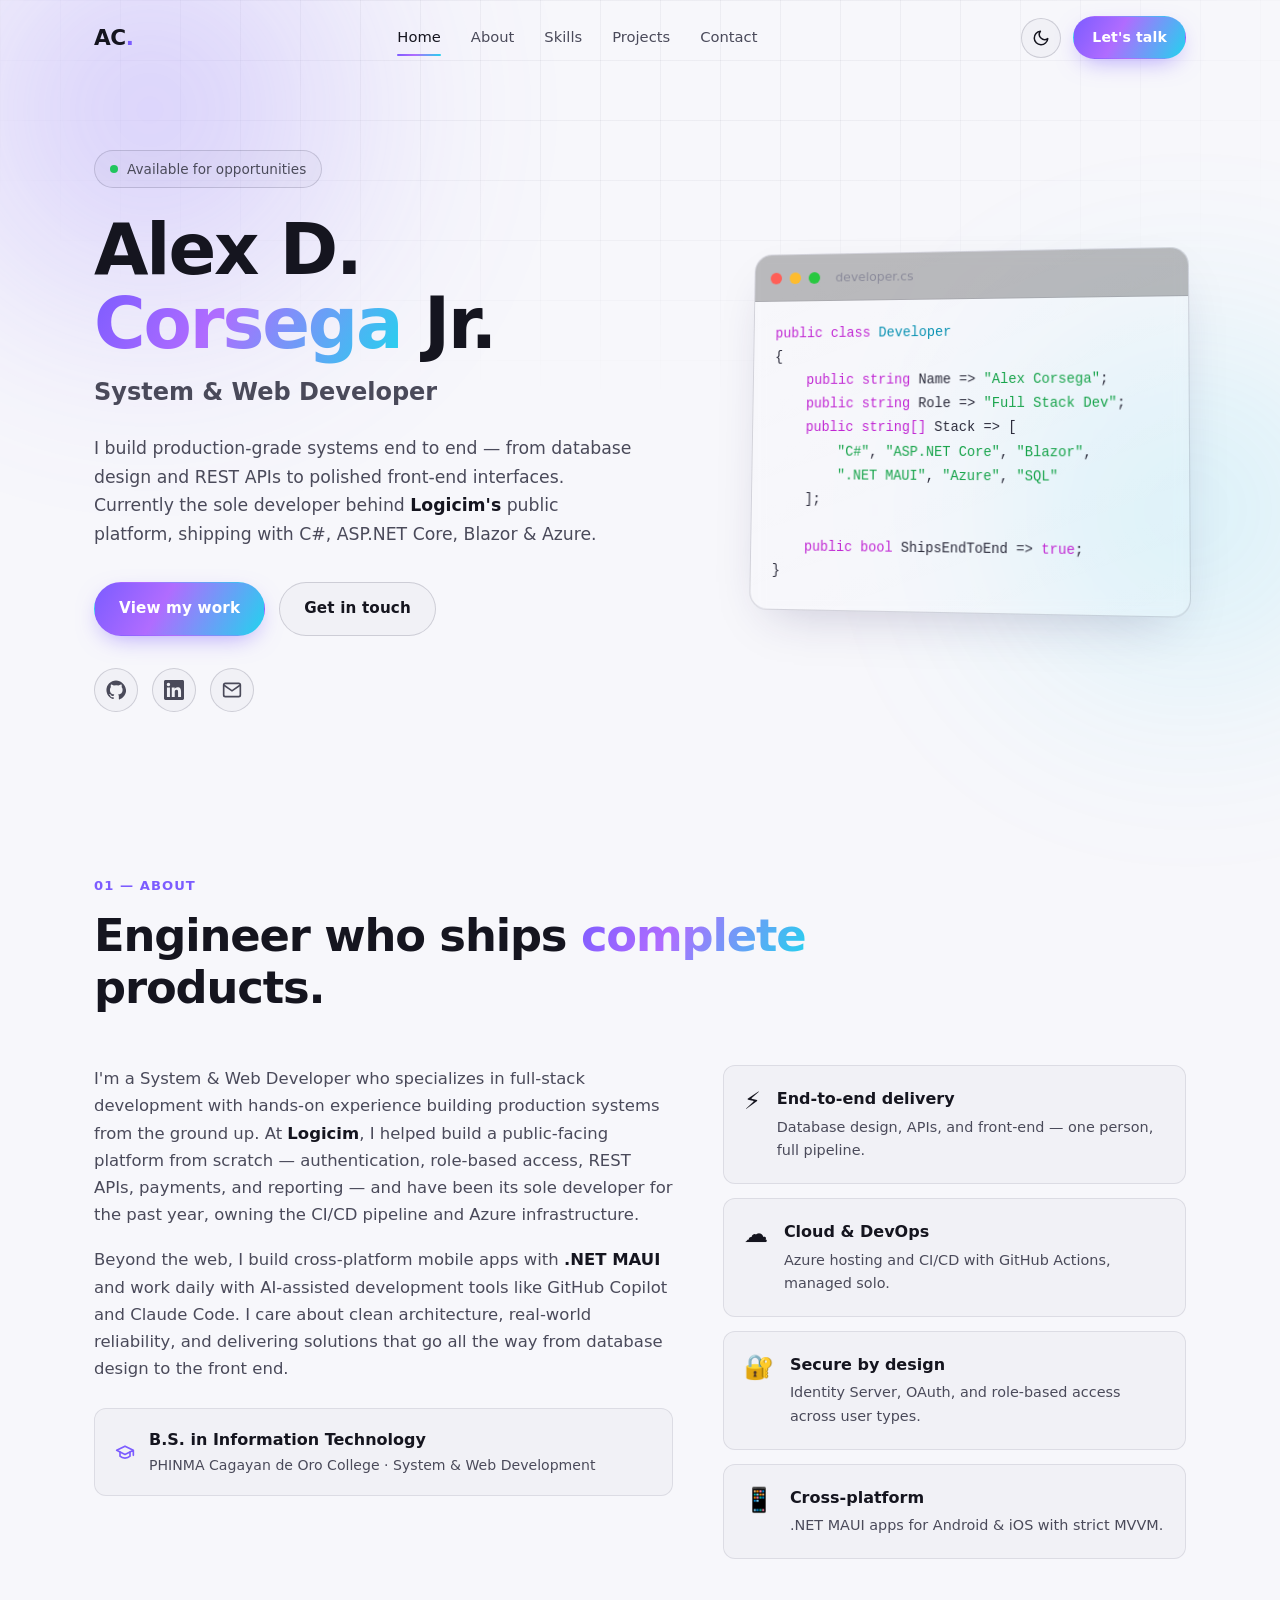
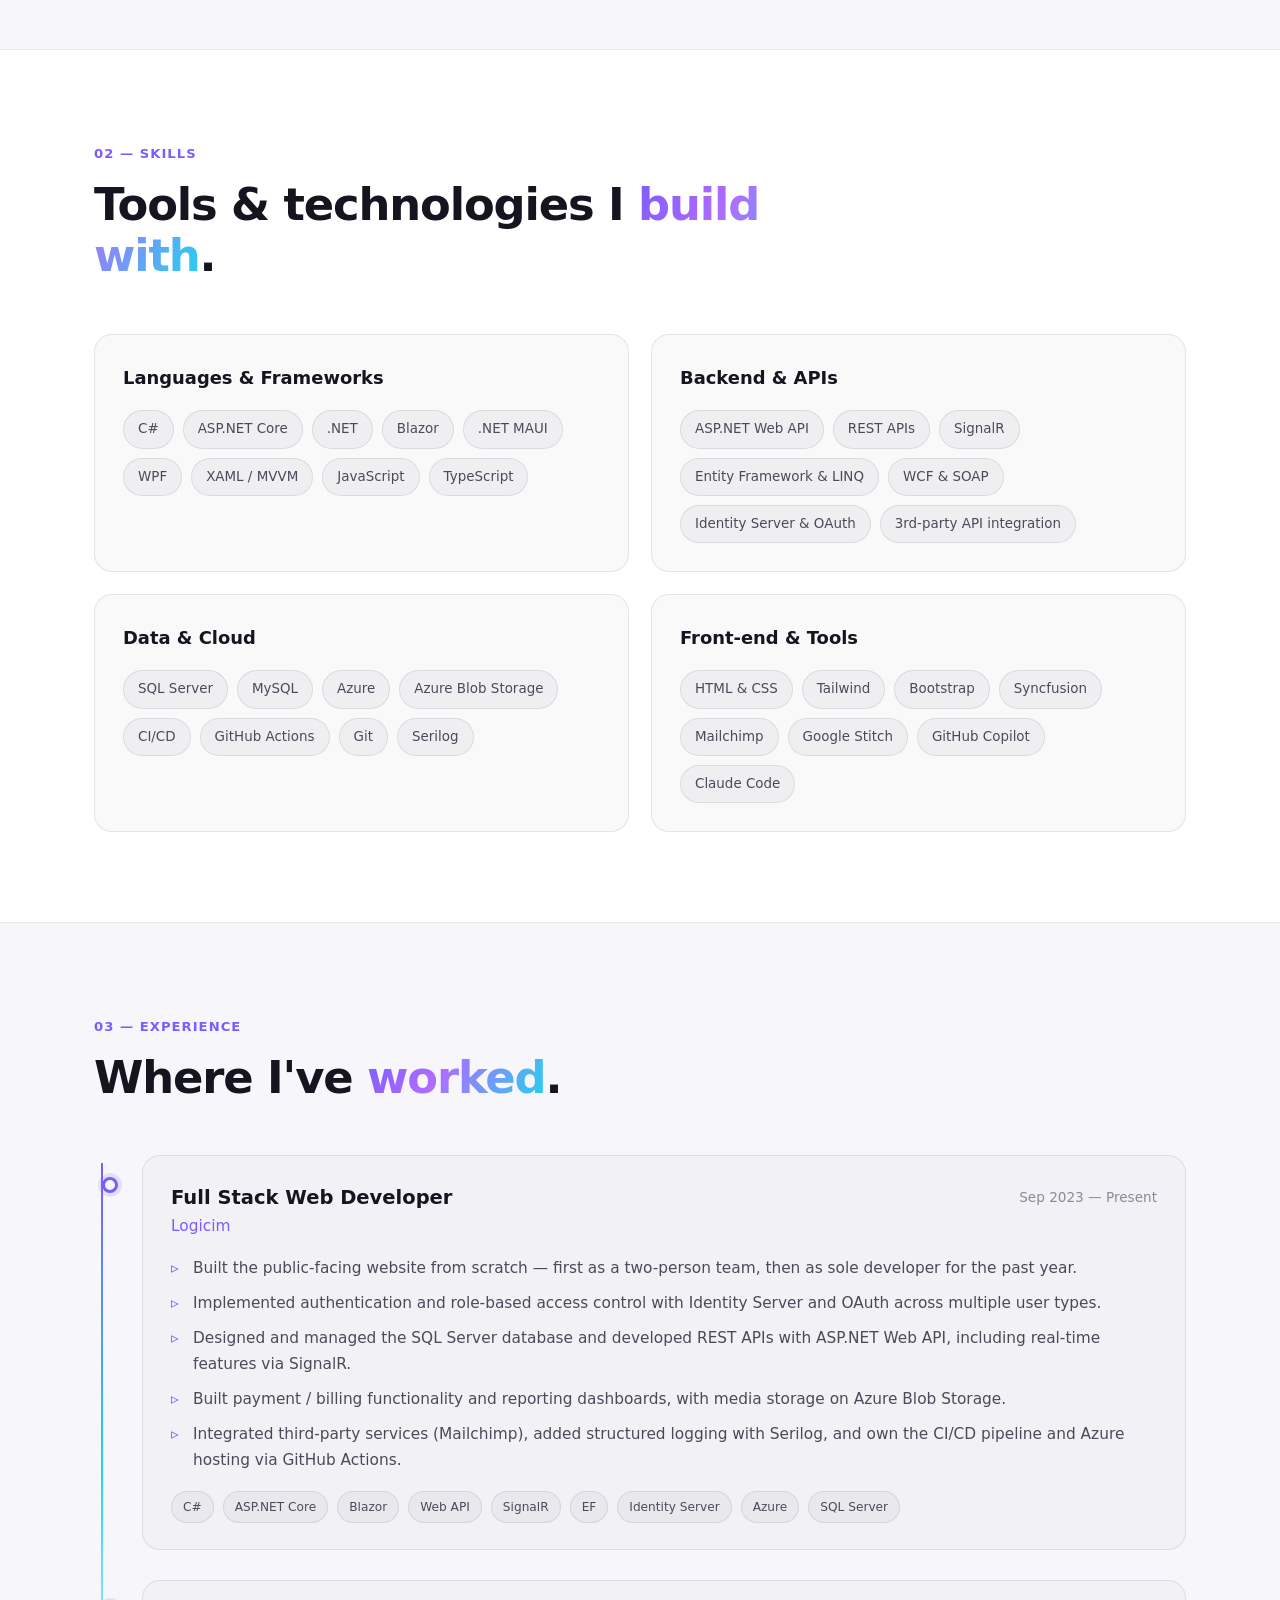
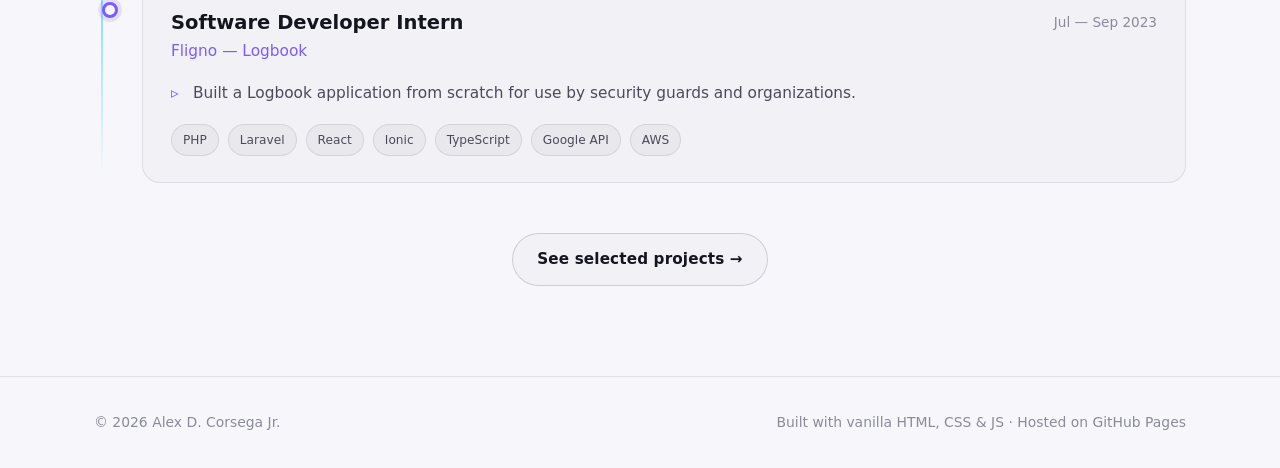
==== commit 5dc9735c: "Add SEO: canonical, OG/Twitter cards, JSON-LD, sitemap, robots, share image" ====
--- a/index.html
+++ b/index.html
@@ -5,16 +5,73 @@
   <meta name="viewport" content="width=device-width, initial-scale=1.0" />
 
   <!-- Security hardening -->
-  <meta http-equiv="Content-Security-Policy" content="default-src 'self'; script-src 'self'; style-src 'self' 'unsafe-inline' https://fonts.googleapis.com; font-src https://fonts.gstatic.com; img-src 'self' data:; form-action 'self' https://formsubmit.co; base-uri 'self'; object-src 'none'; frame-ancestors 'none'" />
+  <meta http-equiv="Content-Security-Policy" content="default-src 'self'; script-src 'self'; style-src 'self' 'unsafe-inline' https://fonts.googleapis.com; font-src https://fonts.gstatic.com; img-src 'self' data:; form-action 'self' https://formsubmit.co; base-uri 'self'; object-src 'none'" />
   <meta name="referrer" content="strict-origin-when-cross-origin" />
 
   <title>Alex D. Corsega Jr. — System &amp; Web Developer</title>
   <meta name="description" content="Alex D. Corsega Jr. — Full Stack Web Developer specializing in C#, ASP.NET Core, Blazor, .NET MAUI, and Azure. Building production-grade systems end to end." />
   <meta name="author" content="Alex D. Corsega Jr." />
-
+  <meta name="keywords" content="Alex Corsega, Alex Corsega developer, Full Stack Web Developer, C# developer, ASP.NET Core, Blazor, .NET MAUI, Azure, SQL Server, software developer Philippines, Cagayan de Oro developer" />
+  <meta name="robots" content="index, follow, max-image-preview:large, max-snippet:-1" />
+  <meta name="theme-color" content="#0a0a0f" />
+  <link rel="canonical" href="https://alexcorsega.github.io/" />
+
+  <!-- Open Graph -->
+  <meta property="og:type" content="website" />
+  <meta property="og:site_name" content="Alex D. Corsega Jr." />
   <meta property="og:title" content="Alex D. Corsega Jr. — System &amp; Web Developer" />
-  <meta property="og:description" content="Full Stack Web Developer specializing in C#, ASP.NET Core, Blazor, .NET MAUI, and Azure." />
-  <meta property="og:type" content="website" />
+  <meta property="og:description" content="Full Stack Web Developer specializing in C#, ASP.NET Core, Blazor, .NET MAUI, and Azure. Building production-grade systems end to end." />
+  <meta property="og:url" content="https://alexcorsega.github.io/" />
+  <meta property="og:image" content="https://alexcorsega.github.io/og-image.png" />
+  <meta property="og:image:width" content="1200" />
+  <meta property="og:image:height" content="630" />
+  <meta property="og:image:alt" content="Alex D. Corsega Jr. — Full Stack Web Developer" />
+  <meta property="og:locale" content="en_US" />
+
+  <!-- Twitter -->
+  <meta name="twitter:card" content="summary_large_image" />
+  <meta name="twitter:title" content="Alex D. Corsega Jr. — System &amp; Web Developer" />
+  <meta name="twitter:description" content="Full Stack Web Developer specializing in C#, ASP.NET Core, Blazor, .NET MAUI, and Azure." />
+  <meta name="twitter:image" content="https://alexcorsega.github.io/og-image.png" />
+  <meta name="twitter:image:alt" content="Alex D. Corsega Jr. — Full Stack Web Developer" />
+
+  <!-- Structured data (JSON-LD) -->
+  <script type="application/ld+json">
+  {
+    "@context": "https://schema.org",
+    "@graph": [
+      {
+        "@type": "Person",
+        "@id": "https://alexcorsega.github.io/#person",
+        "name": "Alex D. Corsega Jr.",
+        "givenName": "Alex",
+        "familyName": "Corsega",
+        "jobTitle": "Full Stack Web Developer",
+        "description": "System and Web Developer specializing in full-stack development with C#, ASP.NET Core, Blazor, .NET MAUI, and Azure.",
+        "url": "https://alexcorsega.github.io/",
+        "image": "https://alexcorsega.github.io/og-image.png",
+        "email": "mailto:corsegaalex@gmail.com",
+        "sameAs": [
+          "https://github.com/AlexCorsega",
+          "https://linkedin.com/in/alexcorsega-jr-178252253"
+        ],
+        "worksFor": { "@type": "Organization", "name": "Logicim" },
+        "alumniOf": { "@type": "CollegeOrUniversity", "name": "PHINMA Cagayan de Oro College" },
+        "address": { "@type": "PostalAddress", "addressLocality": "Cagayan de Oro", "addressCountry": "PH" },
+        "knowsAbout": ["C#", "ASP.NET Core", "Blazor", ".NET MAUI", "WPF", "Azure", "Azure Blob Storage", "SQL Server", "Entity Framework", "REST APIs", "SignalR", "Identity Server", "CI/CD", "Web Development"]
+      },
+      {
+        "@type": "WebSite",
+        "@id": "https://alexcorsega.github.io/#website",
+        "url": "https://alexcorsega.github.io/",
+        "name": "Alex D. Corsega Jr. — Portfolio",
+        "description": "Portfolio of Alex D. Corsega Jr., a Full Stack Web Developer.",
+        "inLanguage": "en",
+        "publisher": { "@id": "https://alexcorsega.github.io/#person" }
+      }
+    ]
+  }
+  </script>
 
   <link rel="preconnect" href="https://fonts.googleapis.com" />
   <link rel="preconnect" href="https://fonts.gstatic.com" crossorigin />
@@ -95,11 +152,10 @@
 {
     <span class="c-key">public string</span> Name => <span class="c-str">"Alex Corsega"</span>;
     <span class="c-key">public string</span> Role => <span class="c-str">"Full Stack Dev"</span>;
-    <span class="c-key">public string[]</span> Stack => <span class="c-key">new</span>[]
-    {
+    <span class="c-key">public string[]</span> Stack => [
         <span class="c-str">"C#"</span>, <span class="c-str">"ASP.NET Core"</span>, <span class="c-str">"Blazor"</span>,
         <span class="c-str">".NET MAUI"</span>, <span class="c-str">"Azure"</span>, <span class="c-str">"SQL"</span>
-    };
+    ];
 
     <span class="c-key">public bool</span> ShipsEndToEnd => <span class="c-key">true</span>;
 }</code></pre>
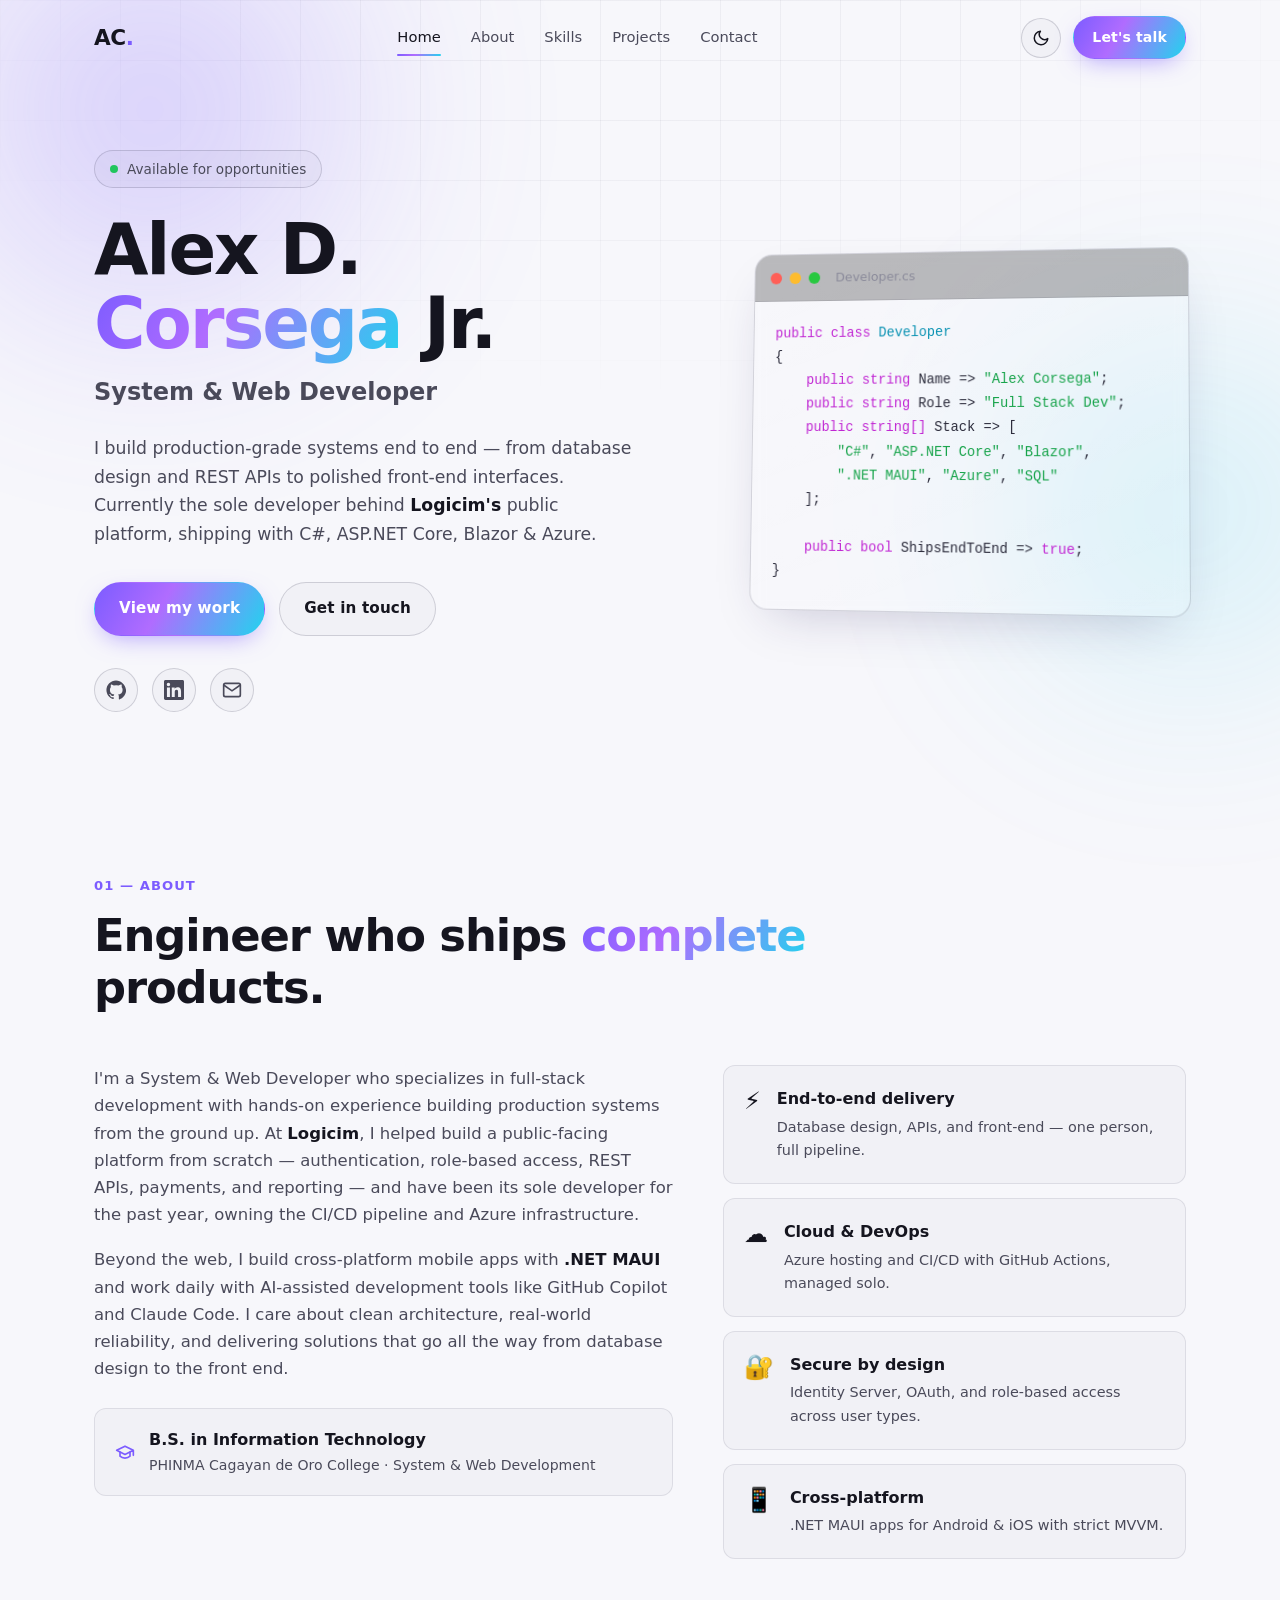
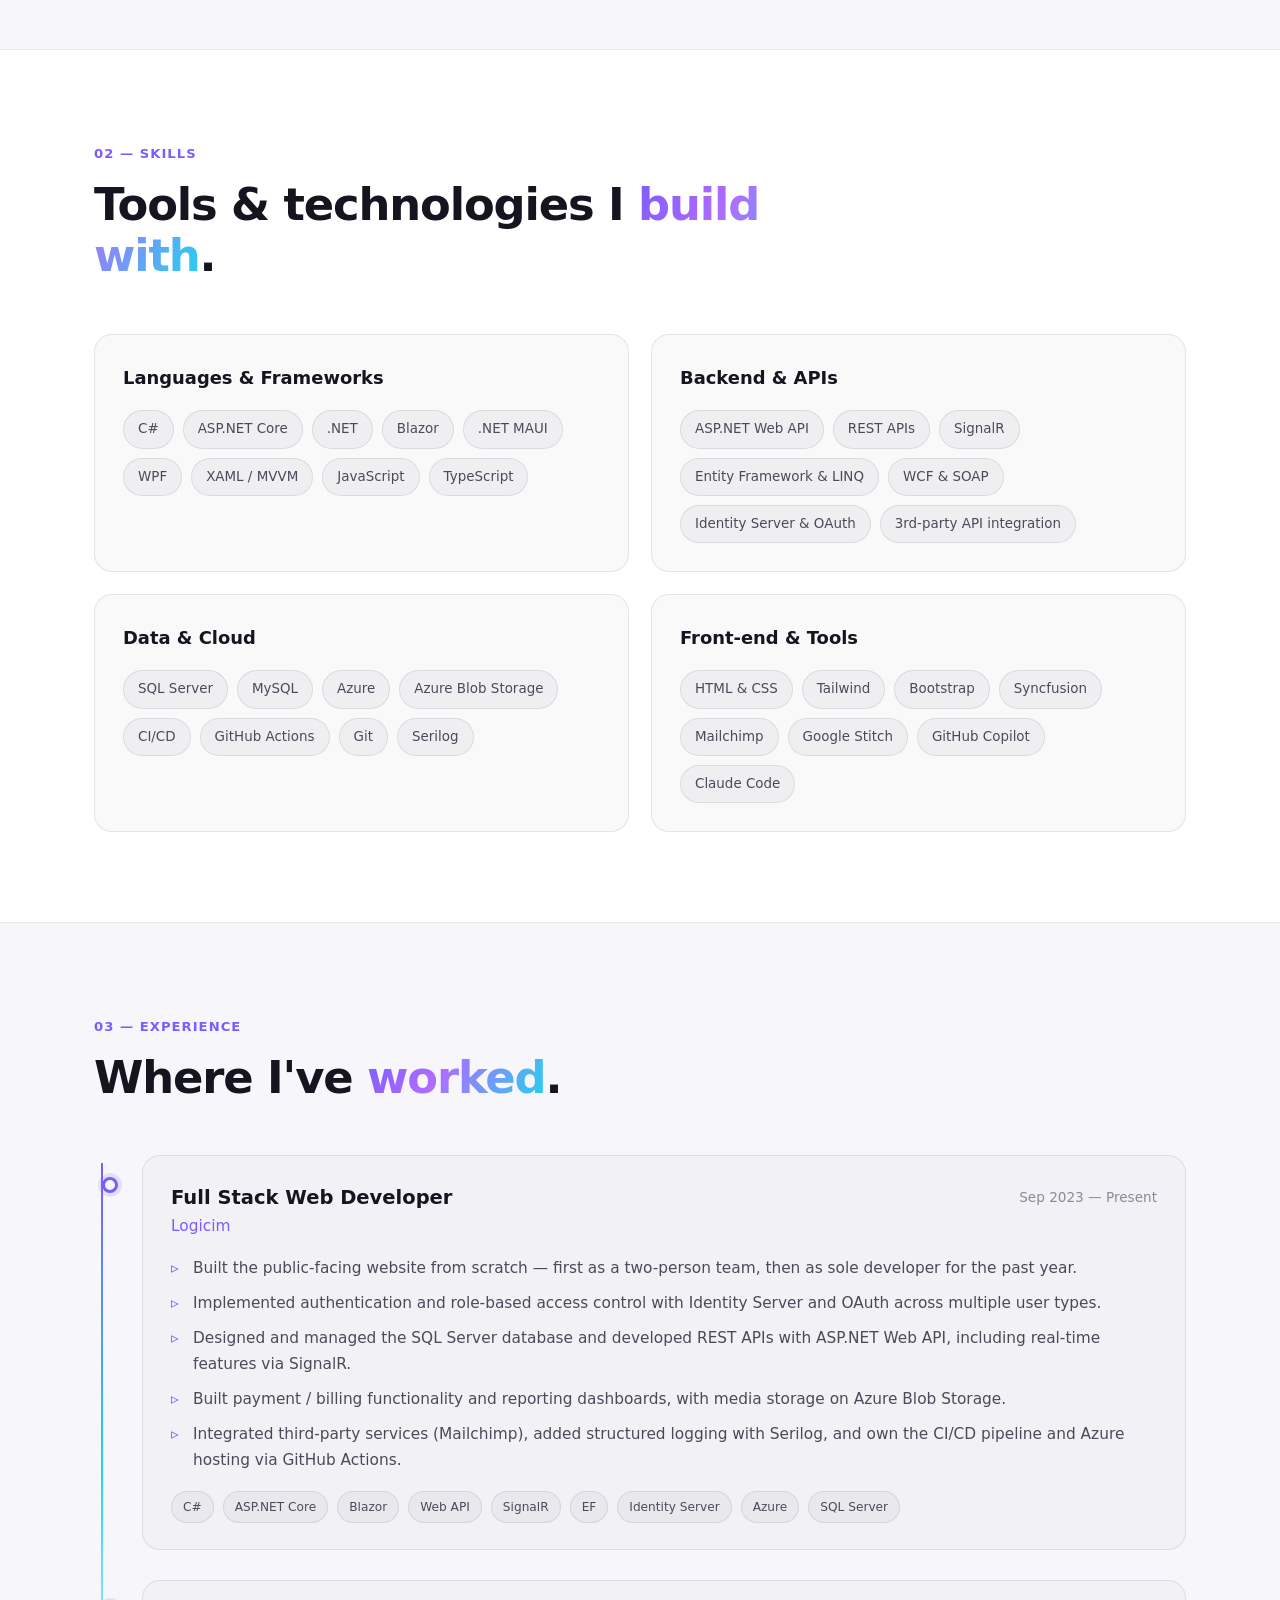
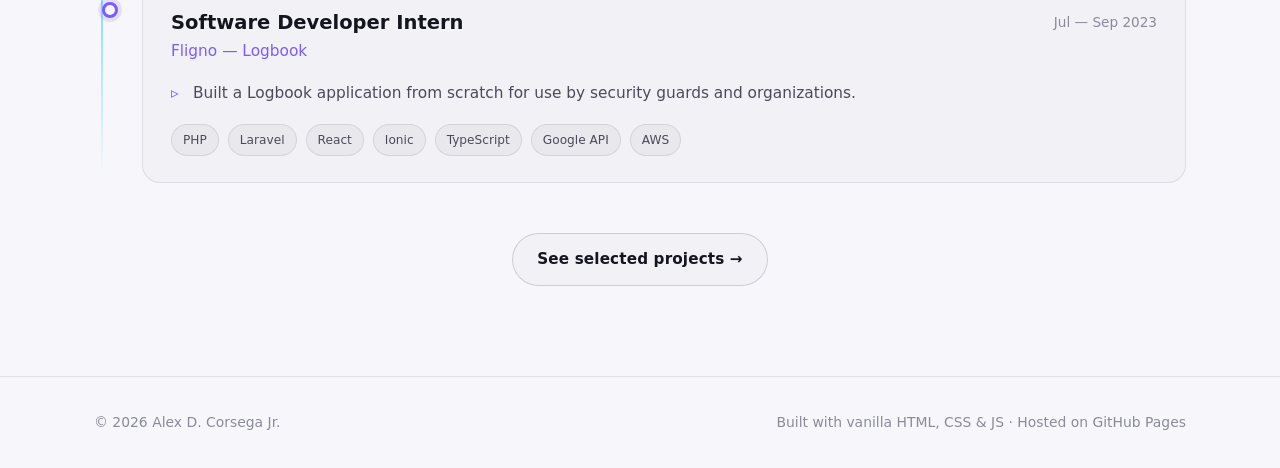
==== commit ad0dff85: "Organize support files into assets/ folder; update references" ====
--- a/index.html
+++ b/index.html
@@ -22,7 +22,7 @@
   <meta property="og:title" content="Alex D. Corsega Jr. — System &amp; Web Developer" />
   <meta property="og:description" content="Full Stack Web Developer specializing in C#, ASP.NET Core, Blazor, .NET MAUI, and Azure. Building production-grade systems end to end." />
   <meta property="og:url" content="https://alexcorsega.github.io/" />
-  <meta property="og:image" content="https://alexcorsega.github.io/og-image.png" />
+  <meta property="og:image" content="https://alexcorsega.github.io/assets/og-image.png" />
   <meta property="og:image:width" content="1200" />
   <meta property="og:image:height" content="630" />
   <meta property="og:image:alt" content="Alex D. Corsega Jr. — Full Stack Web Developer" />
@@ -32,7 +32,7 @@
   <meta name="twitter:card" content="summary_large_image" />
   <meta name="twitter:title" content="Alex D. Corsega Jr. — System &amp; Web Developer" />
   <meta name="twitter:description" content="Full Stack Web Developer specializing in C#, ASP.NET Core, Blazor, .NET MAUI, and Azure." />
-  <meta name="twitter:image" content="https://alexcorsega.github.io/og-image.png" />
+  <meta name="twitter:image" content="https://alexcorsega.github.io/assets/og-image.png" />
   <meta name="twitter:image:alt" content="Alex D. Corsega Jr. — Full Stack Web Developer" />
 
   <!-- Structured data (JSON-LD) -->
@@ -49,7 +49,7 @@
         "jobTitle": "Full Stack Web Developer",
         "description": "System and Web Developer specializing in full-stack development with C#, ASP.NET Core, Blazor, .NET MAUI, and Azure.",
         "url": "https://alexcorsega.github.io/",
-        "image": "https://alexcorsega.github.io/og-image.png",
+        "image": "https://alexcorsega.github.io/assets/og-image.png",
         "email": "mailto:corsegaalex@gmail.com",
         "sameAs": [
           "https://github.com/AlexCorsega",
@@ -76,7 +76,7 @@
   <link rel="preconnect" href="https://fonts.googleapis.com" />
   <link rel="preconnect" href="https://fonts.gstatic.com" crossorigin />
   <link href="https://fonts.googleapis.com/css2?family=Space+Grotesk:wght@400;500;600;700&family=Inter:wght@400;450;500;600&display=swap" rel="stylesheet" />
-  <link rel="stylesheet" href="styles.css" />
+  <link rel="stylesheet" href="assets/styles.css" />
   <link rel="icon" href="data:image/svg+xml,%3Csvg xmlns='http://www.w3.org/2000/svg' viewBox='0 0 100 100'%3E%3Ctext y='.9em' font-size='90' font-family='monospace'%3E%E2%9C%A6%3C/text%3E%3C/svg%3E" />
 </head>
 <body>
@@ -146,7 +146,7 @@
           <div class="code-card">
             <div class="code-card__bar">
               <span class="dot dot--r"></span><span class="dot dot--y"></span><span class="dot dot--g"></span>
-              <span class="code-card__file">developer.cs</span>
+              <span class="code-card__file">Developer.cs</span>
             </div>
             <pre class="code-card__body"><code><span class="c-key">public class</span> <span class="c-cls">Developer</span>
 {
@@ -312,6 +312,6 @@
     </div>
   </footer>
 
-  <script src="script.js"></script>
+  <script src="assets/script.js"></script>
 </body>
 </html>
--- a/assets/styles.css
+++ b/assets/styles.css
@@ -0,0 +1,442 @@
+/* ============================================================
+   Alex D. Corsega Jr. — Portfolio
+   ============================================================ */
+
+:root {
+  --bg: #0a0a0f;
+  --bg-alt: #0d0d14;
+  --surface: rgba(255, 255, 255, 0.03);
+  --surface-2: rgba(255, 255, 255, 0.05);
+  --border: rgba(255, 255, 255, 0.08);
+  --border-strong: rgba(255, 255, 255, 0.14);
+  --text: #e8e8f0;
+  --text-dim: #a0a0b0;
+  --text-faint: #6b6b7d;
+  --accent: #7c5cff;
+  --accent-2: #22d3ee;
+  --accent-grad: linear-gradient(120deg, #7c5cff 0%, #b06cff 40%, #22d3ee 100%);
+  --shadow: 0 20px 50px -20px rgba(0, 0, 0, 0.7);
+  --radius: 18px;
+  --radius-sm: 12px;
+  --maxw: 1140px;
+  --font-sans: 'Inter', system-ui, -apple-system, sans-serif;
+  --font-display: 'Space Grotesk', var(--font-sans);
+}
+
+[data-theme="light"] {
+  --bg: #f7f7fb;
+  --bg-alt: #ffffff;
+  --surface: rgba(20, 20, 40, 0.025);
+  --surface-2: rgba(20, 20, 40, 0.04);
+  --border: rgba(20, 20, 50, 0.09);
+  --border-strong: rgba(20, 20, 50, 0.16);
+  --text: #15151f;
+  --text-dim: #4a4a5a;
+  --text-faint: #8a8a9a;
+  --shadow: 0 20px 50px -22px rgba(40, 30, 90, 0.25);
+}
+
+* { margin: 0; padding: 0; box-sizing: border-box; }
+
+html { scroll-behavior: smooth; scroll-padding-top: 90px; }
+
+body {
+  font-family: var(--font-sans);
+  background: var(--bg);
+  color: var(--text);
+  line-height: 1.65;
+  -webkit-font-smoothing: antialiased;
+  overflow-x: hidden;
+  transition: background 0.4s ease, color 0.4s ease;
+}
+
+a { color: inherit; text-decoration: none; }
+ul { list-style: none; }
+
+::selection { background: rgba(124, 92, 255, 0.35); color: #fff; }
+
+.container { width: 100%; max-width: var(--maxw); margin: 0 auto; padding: 0 24px; }
+
+.grad-text {
+  background: var(--accent-grad);
+  -webkit-background-clip: text;
+  background-clip: text;
+  -webkit-text-fill-color: transparent;
+}
+
+/* ---------- Background decoration ---------- */
+.bg-grid {
+  position: fixed; inset: 0; z-index: -2;
+  background-image:
+    linear-gradient(var(--border) 1px, transparent 1px),
+    linear-gradient(90deg, var(--border) 1px, transparent 1px);
+  background-size: 60px 60px;
+  mask-image: radial-gradient(ellipse 80% 60% at 50% 0%, #000 30%, transparent 75%);
+  opacity: 0.5;
+}
+.bg-glow {
+  position: fixed; z-index: -1; border-radius: 50%;
+  filter: blur(110px); opacity: 0.4; pointer-events: none;
+}
+.bg-glow--1 { width: 540px; height: 540px; top: -160px; left: -120px;
+  background: radial-gradient(circle, #7c5cff, transparent 70%); }
+.bg-glow--2 { width: 460px; height: 460px; top: 280px; right: -140px;
+  background: radial-gradient(circle, #22d3ee, transparent 70%); opacity: 0.25; }
+
+/* ---------- Buttons ---------- */
+.btn {
+  display: inline-flex; align-items: center; justify-content: center; gap: 8px;
+  font-weight: 600; font-size: 0.95rem; letter-spacing: 0.01em;
+  padding: 13px 24px; border-radius: 999px; cursor: pointer;
+  border: 1px solid transparent; transition: transform 0.2s ease, box-shadow 0.3s ease, background 0.3s ease;
+  white-space: nowrap;
+}
+.btn--sm { padding: 9px 18px; font-size: 0.88rem; }
+.btn--lg { padding: 16px 32px; font-size: 1.05rem; }
+.btn--primary {
+  background: var(--accent-grad); color: #fff;
+  box-shadow: 0 8px 24px -8px rgba(124, 92, 255, 0.6);
+}
+.btn--primary:hover { transform: translateY(-2px); box-shadow: 0 14px 34px -8px rgba(124, 92, 255, 0.75); }
+.btn--ghost { background: var(--surface); color: var(--text); border-color: var(--border-strong); }
+.btn--ghost:hover { transform: translateY(-2px); background: var(--surface-2); border-color: var(--accent); }
+
+/* ---------- Navigation ---------- */
+.nav {
+  position: fixed; top: 0; left: 0; right: 0; z-index: 100;
+  transition: background 0.3s ease, border-color 0.3s ease, backdrop-filter 0.3s ease;
+  border-bottom: 1px solid transparent;
+}
+.nav.scrolled {
+  background: color-mix(in srgb, var(--bg) 78%, transparent);
+  backdrop-filter: blur(16px) saturate(140%);
+  border-bottom-color: var(--border);
+}
+.nav__inner {
+  max-width: var(--maxw); margin: 0 auto; padding: 16px 24px;
+  display: flex; align-items: center; justify-content: space-between; gap: 20px;
+}
+.nav__brand { font-family: var(--font-display); font-weight: 700; font-size: 1.35rem; letter-spacing: -0.02em; }
+.nav__brand-dot { color: var(--accent); }
+.nav__links { display: flex; gap: 30px; }
+.nav__links a {
+  font-size: 0.92rem; color: var(--text-dim); font-weight: 500;
+  position: relative; transition: color 0.2s ease;
+}
+.nav__links a::after {
+  content: ''; position: absolute; left: 0; bottom: -6px; height: 2px; width: 0;
+  background: var(--accent-grad); transition: width 0.25s ease; border-radius: 2px;
+}
+.nav__links a:hover { color: var(--text); }
+.nav__links a:hover::after { width: 100%; }
+.nav__actions { display: flex; align-items: center; gap: 12px; }
+
+.theme-toggle {
+  display: grid; place-items: center; width: 40px; height: 40px;
+  border-radius: 50%; border: 1px solid var(--border-strong);
+  background: var(--surface); color: var(--text); cursor: pointer;
+  transition: background 0.2s, border-color 0.2s, transform 0.2s;
+}
+.theme-toggle:hover { background: var(--surface-2); border-color: var(--accent); transform: rotate(15deg); }
+.theme-toggle__moon { display: none; }
+[data-theme="light"] .theme-toggle__sun { display: none; }
+[data-theme="light"] .theme-toggle__moon { display: block; }
+
+.nav__burger { display: none; flex-direction: column; gap: 5px; background: none; border: none; cursor: pointer; padding: 8px; }
+.nav__burger span { width: 24px; height: 2px; background: var(--text); border-radius: 2px; transition: transform 0.3s, opacity 0.3s; }
+.nav__burger.open span:nth-child(1) { transform: translateY(7px) rotate(45deg); }
+.nav__burger.open span:nth-child(2) { opacity: 0; }
+.nav__burger.open span:nth-child(3) { transform: translateY(-7px) rotate(-45deg); }
+
+/* ---------- Hero ---------- */
+.hero { padding: 150px 0 70px; position: relative; }
+.hero__grid {
+  display: grid; grid-template-columns: 1.15fr 0.85fr; gap: 56px; align-items: center;
+}
+.hero__eyebrow {
+  display: inline-flex; align-items: center; gap: 9px; font-size: 0.85rem; font-weight: 500;
+  color: var(--text-dim); padding: 7px 15px; border: 1px solid var(--border-strong);
+  border-radius: 999px; background: var(--surface); margin-bottom: 26px;
+}
+.status-dot { width: 8px; height: 8px; border-radius: 50%; background: #22c55e; box-shadow: 0 0 0 0 rgba(34,197,94,0.6); animation: pulse 2s infinite; }
+@keyframes pulse { 0% { box-shadow: 0 0 0 0 rgba(34,197,94,0.55); } 70% { box-shadow: 0 0 0 8px rgba(34,197,94,0); } 100% { box-shadow: 0 0 0 0 rgba(34,197,94,0); } }
+
+.hero__title {
+  font-family: var(--font-display); font-weight: 700;
+  font-size: clamp(2.6rem, 6vw, 4.4rem); line-height: 1.04; letter-spacing: -0.03em;
+  margin-bottom: 12px;
+}
+.hero__role { font-size: clamp(1.1rem, 2.4vw, 1.5rem); font-weight: 600; color: var(--text-dim); margin-bottom: 22px; }
+.hero__lede { font-size: 1.08rem; color: var(--text-dim); max-width: 540px; margin-bottom: 34px; }
+.hero__lede strong { color: var(--text); font-weight: 600; }
+.hero__cta { display: flex; gap: 14px; flex-wrap: wrap; margin-bottom: 32px; }
+.hero__socials { display: flex; gap: 14px; }
+.hero__socials a {
+  display: grid; place-items: center; width: 44px; height: 44px; border-radius: 50%;
+  border: 1px solid var(--border-strong); color: var(--text-dim); background: var(--surface);
+  transition: all 0.22s ease;
+}
+.hero__socials a:hover { color: #fff; border-color: transparent; background: var(--accent-grad); transform: translateY(-3px); }
+
+/* Code card */
+.hero__card { display: flex; justify-content: center; }
+.code-card {
+  width: 100%; max-width: 440px; border-radius: var(--radius);
+  background: linear-gradient(160deg, rgba(255,255,255,0.06), rgba(255,255,255,0.02));
+  border: 1px solid var(--border-strong); box-shadow: var(--shadow);
+  overflow: hidden; backdrop-filter: blur(8px);
+  transform: perspective(1000px) rotateY(-6deg) rotateX(3deg);
+  transition: transform 0.5s ease;
+}
+.code-card:hover { transform: perspective(1000px) rotateY(0deg) rotateX(0deg); }
+.code-card__bar {
+  display: flex; align-items: center; gap: 8px; padding: 13px 16px;
+  background: rgba(0,0,0,0.25); border-bottom: 1px solid var(--border);
+}
+.dot { width: 12px; height: 12px; border-radius: 50%; }
+.dot--r { background: #ff5f57; } .dot--y { background: #febc2e; } .dot--g { background: #28c840; }
+.code-card__file { margin-left: 8px; font-size: 0.8rem; color: var(--text-faint); font-family: var(--font-display); }
+.code-card__body {
+  padding: 22px 22px 26px; font-family: 'SF Mono', 'Fira Code', Consolas, monospace;
+  font-size: 0.86rem; line-height: 1.75; color: #c8c8d8; overflow-x: auto;
+}
+.c-key { color: #ff7edb; } .c-cls { color: #36d6e7; } .c-str { color: #98e07a; }
+[data-theme="light"] .code-card__body { color: #2a2a3a; }
+[data-theme="light"] .c-key { color: #c026d3; }
+[data-theme="light"] .c-cls { color: #0891b2; }
+[data-theme="light"] .c-str { color: #16a34a; }
+
+/* Stats */
+.hero__stats {
+  display: grid; grid-template-columns: repeat(4, 1fr); gap: 18px; margin-top: 70px;
+  padding: 30px; border: 1px solid var(--border); border-radius: var(--radius);
+  background: var(--surface);
+}
+.stat { display: flex; flex-direction: column; align-items: flex-start; text-align: left; }
+.stat__num { font-family: var(--font-display); font-size: 2.4rem; font-weight: 700; line-height: 1;
+  background: var(--accent-grad); -webkit-background-clip: text; background-clip: text; -webkit-text-fill-color: transparent; display: inline; }
+.stat__plus { font-family: var(--font-display); font-size: 1.6rem; font-weight: 700; color: var(--accent); }
+.stat__label { font-size: 0.85rem; color: var(--text-dim); margin-top: 8px; }
+
+/* ---------- Sections ---------- */
+.section { padding: 90px 0; position: relative; }
+.section--alt { background: var(--bg-alt); border-top: 1px solid var(--border); border-bottom: 1px solid var(--border); }
+.section__head { margin-bottom: 52px; max-width: 720px; }
+.section__tag {
+  display: inline-block; font-family: var(--font-display); font-size: 0.82rem; font-weight: 600;
+  letter-spacing: 0.08em; text-transform: uppercase; color: var(--accent);
+  margin-bottom: 14px;
+}
+.section__title { font-family: var(--font-display); font-size: clamp(1.9rem, 4vw, 2.8rem); font-weight: 700; letter-spacing: -0.025em; line-height: 1.15; }
+
+/* ---------- About ---------- */
+.about__grid { display: grid; grid-template-columns: 1.25fr 1fr; gap: 50px; align-items: start; }
+.about__text p { color: var(--text-dim); margin-bottom: 18px; font-size: 1.03rem; }
+.about__text strong { color: var(--text); font-weight: 600; }
+.about__edu {
+  display: flex; gap: 14px; align-items: center; margin-top: 26px; padding: 18px 20px;
+  background: var(--surface); border: 1px solid var(--border); border-radius: var(--radius-sm); color: var(--accent);
+}
+.about__edu div { display: flex; flex-direction: column; }
+.about__edu strong { color: var(--text); font-size: 1rem; }
+.about__edu span { color: var(--text-dim); font-size: 0.88rem; }
+
+.about__highlights { display: grid; gap: 14px; }
+.about__highlights li {
+  display: flex; gap: 16px; padding: 20px; border-radius: var(--radius-sm);
+  background: var(--surface); border: 1px solid var(--border);
+  transition: transform 0.25s ease, border-color 0.25s ease, background 0.25s ease;
+}
+.about__highlights li:hover { transform: translateX(6px); border-color: var(--border-strong); background: var(--surface-2); }
+.hl-ico { font-size: 1.5rem; line-height: 1.3; }
+.about__highlights strong { display: block; margin-bottom: 3px; font-size: 1rem; }
+.about__highlights p { color: var(--text-dim); font-size: 0.9rem; }
+
+/* ---------- Skills ---------- */
+.skills__grid { display: grid; grid-template-columns: repeat(2, 1fr); gap: 22px; }
+.skill-card {
+  padding: 28px; border-radius: var(--radius); background: var(--surface);
+  border: 1px solid var(--border); transition: transform 0.3s ease, border-color 0.3s ease;
+  position: relative; overflow: hidden;
+}
+.skill-card::before {
+  content: ''; position: absolute; inset: 0; border-radius: var(--radius); padding: 1px;
+  background: var(--accent-grad); -webkit-mask: linear-gradient(#000 0 0) content-box, linear-gradient(#000 0 0);
+  -webkit-mask-composite: xor; mask-composite: exclude; opacity: 0; transition: opacity 0.3s ease;
+}
+.skill-card:hover { transform: translateY(-5px); }
+.skill-card:hover::before { opacity: 1; }
+.skill-card h3 { font-family: var(--font-display); font-size: 1.12rem; margin-bottom: 18px; font-weight: 600; }
+.chips { display: flex; flex-wrap: wrap; gap: 9px; }
+.chips span {
+  font-size: 0.84rem; padding: 7px 14px; border-radius: 999px;
+  background: var(--surface-2); border: 1px solid var(--border); color: var(--text-dim);
+  transition: color 0.2s ease, border-color 0.2s ease, background 0.2s ease;
+}
+.chips span:hover { color: var(--text); border-color: var(--accent); background: rgba(124,92,255,0.12); }
+.chips--mini span { font-size: 0.76rem; padding: 5px 11px; }
+
+/* ---------- Timeline ---------- */
+.timeline { position: relative; padding-left: 8px; }
+.timeline::before {
+  content: ''; position: absolute; left: 7px; top: 8px; bottom: 8px; width: 2px;
+  background: linear-gradient(var(--accent), var(--accent-2), transparent);
+}
+.tl-item { position: relative; padding-left: 40px; margin-bottom: 30px; }
+.tl-item:last-child { margin-bottom: 0; }
+.tl-marker {
+  position: absolute; left: 0; top: 22px; width: 16px; height: 16px; border-radius: 50%;
+  background: var(--bg); border: 3px solid var(--accent); box-shadow: 0 0 0 4px rgba(124,92,255,0.15);
+}
+.tl-card {
+  padding: 26px 28px; border-radius: var(--radius); background: var(--surface);
+  border: 1px solid var(--border); transition: transform 0.3s ease, border-color 0.3s ease;
+}
+.tl-card:hover { transform: translateX(6px); border-color: var(--border-strong); }
+.tl-card__head { display: flex; justify-content: space-between; gap: 16px; flex-wrap: wrap; margin-bottom: 16px; }
+.tl-card__head h3 { font-family: var(--font-display); font-size: 1.22rem; font-weight: 600; }
+.tl-company { color: var(--accent); font-weight: 500; font-size: 0.96rem; }
+.tl-date { font-size: 0.85rem; color: var(--text-faint); white-space: nowrap; font-family: var(--font-display); padding-top: 4px; }
+.tl-list { display: grid; gap: 10px; margin-bottom: 18px; }
+.tl-list li { position: relative; padding-left: 22px; color: var(--text-dim); font-size: 0.96rem; }
+.tl-list li::before { content: '▹'; position: absolute; left: 0; color: var(--accent); }
+
+/* ---------- Projects ---------- */
+.projects__grid { display: grid; grid-template-columns: repeat(2, 1fr); gap: 24px; }
+.project {
+  display: flex; flex-direction: column; padding: 28px; border-radius: var(--radius);
+  background: var(--surface); border: 1px solid var(--border);
+  transition: transform 0.3s ease, border-color 0.3s ease, box-shadow 0.3s ease;
+  position: relative; overflow: hidden;
+}
+.project::after {
+  content: ''; position: absolute; top: 0; left: 0; right: 0; height: 3px;
+  background: var(--accent-grad); transform: scaleX(0); transform-origin: left; transition: transform 0.35s ease;
+}
+.project:hover { transform: translateY(-6px); border-color: var(--border-strong); box-shadow: var(--shadow); }
+.project:hover::after { transform: scaleX(1); }
+.project__top { display: flex; justify-content: space-between; align-items: center; margin-bottom: 16px; }
+.project__badge {
+  font-size: 0.72rem; font-weight: 600; padding: 5px 11px; border-radius: 999px;
+  background: var(--surface-2); border: 1px solid var(--border-strong); color: var(--text-dim);
+  text-transform: uppercase; letter-spacing: 0.04em;
+}
+.project__badge--live { color: #22d3ee; border-color: rgba(34,211,238,0.4); background: rgba(34,211,238,0.1); }
+.project__year { font-size: 0.82rem; color: var(--text-faint); font-family: var(--font-display); }
+.project__title { font-family: var(--font-display); font-size: 1.3rem; font-weight: 600; margin-bottom: 12px; }
+.project__title span { color: var(--text-faint); font-weight: 400; font-size: 1rem; }
+.project__desc { color: var(--text-dim); font-size: 0.95rem; margin-bottom: 20px; flex-grow: 1; }
+
+/* ---------- Page hero (sub-pages) ---------- */
+.page-hero { padding: 150px 0 10px; }
+.page-hero__title { font-family: var(--font-display); font-size: clamp(2.4rem, 6vw, 4rem); font-weight: 700; letter-spacing: -0.03em; line-height: 1.06; margin: 12px 0 18px; }
+.page-hero__lede { color: var(--text-dim); font-size: 1.1rem; max-width: 620px; }
+.section--top { padding-top: 56px; }
+
+/* ---------- Section CTA ---------- */
+.section__cta { text-align: center; margin-top: 50px; }
+.section__cta-text { color: var(--text-dim); margin-bottom: 16px; }
+
+/* ---------- Contact page ---------- */
+.contact-layout { display: grid; grid-template-columns: 1.3fr 0.9fr; gap: 40px; align-items: start; }
+
+.contact-form-wrap {
+  padding: 32px; border-radius: var(--radius); background: var(--surface);
+  border: 1px solid var(--border);
+}
+.contact-form { display: grid; gap: 20px; }
+.form-row { display: grid; grid-template-columns: 1fr 1fr; gap: 18px; }
+.field { display: flex; flex-direction: column; gap: 8px; }
+.field > span { font-size: 0.85rem; font-weight: 500; color: var(--text-dim); }
+.field input, .field textarea {
+  font-family: inherit; font-size: 0.97rem; color: var(--text);
+  background: var(--bg); border: 1px solid var(--border-strong); border-radius: var(--radius-sm);
+  padding: 13px 15px; transition: border-color 0.2s ease, box-shadow 0.2s ease; resize: vertical;
+}
+.field input::placeholder, .field textarea::placeholder { color: var(--text-faint); }
+.field input:focus, .field textarea:focus {
+  outline: none; border-color: var(--accent);
+  box-shadow: 0 0 0 3px rgba(124,92,255,0.18);
+}
+.contact-form .btn { width: 100%; margin-top: 4px; }
+.form-note { font-size: 0.8rem; color: var(--text-faint); text-align: center; }
+
+.contact-info { display: grid; gap: 14px; }
+.contact-info__title { font-family: var(--font-display); font-size: 1.15rem; font-weight: 600; margin-bottom: 4px; }
+.contact-card {
+  display: flex; align-items: center; gap: 15px; padding: 18px 20px;
+  border-radius: var(--radius-sm); background: var(--surface); border: 1px solid var(--border);
+  transition: transform 0.25s ease, border-color 0.25s ease, background 0.25s ease;
+}
+.contact-card:hover { transform: translateX(5px); border-color: var(--accent); background: var(--surface-2); }
+.contact-card__ico {
+  display: grid; place-items: center; width: 46px; height: 46px; flex-shrink: 0;
+  border-radius: 12px; background: rgba(124,92,255,0.12); color: var(--accent);
+}
+.contact-card__body { display: flex; flex-direction: column; }
+.contact-card__body strong { font-size: 0.97rem; }
+.contact-card__body span { font-size: 0.86rem; color: var(--text-dim); }
+
+.contact-availability {
+  display: flex; align-items: center; gap: 14px; margin-top: 10px; padding: 18px 20px;
+  border-radius: var(--radius-sm); border: 1px dashed var(--border-strong); background: var(--surface);
+}
+.contact-availability div { display: flex; flex-direction: column; }
+.contact-availability strong { font-size: 0.95rem; }
+.contact-availability span { font-size: 0.84rem; color: var(--text-dim); }
+
+/* Active nav link */
+.nav__links a.active { color: var(--text); }
+.nav__links a.active::after { width: 100%; }
+
+/* ---------- Footer ---------- */
+.footer { padding: 34px 0; border-top: 1px solid var(--border); }
+.footer__inner { display: flex; justify-content: space-between; align-items: center; gap: 16px; flex-wrap: wrap; color: var(--text-faint); font-size: 0.87rem; }
+
+/* ---------- Reveal animation ---------- */
+.reveal { opacity: 0; transform: translateY(28px); transition: opacity 0.7s cubic-bezier(0.16,1,0.3,1), transform 0.7s cubic-bezier(0.16,1,0.3,1); }
+.reveal.visible { opacity: 1; transform: translateY(0); }
+
+@media (prefers-reduced-motion: reduce) {
+  * { animation: none !important; transition: none !important; scroll-behavior: auto !important; }
+  .reveal { opacity: 1; transform: none; }
+  .code-card { transform: none; }
+}
+
+/* ---------- Responsive ---------- */
+@media (max-width: 900px) {
+  .hero__grid { grid-template-columns: 1fr; gap: 44px; }
+  .hero__card { order: -1; }
+  .code-card { transform: none; max-width: 400px; }
+  .about__grid { grid-template-columns: 1fr; gap: 34px; }
+  .skills__grid, .projects__grid { grid-template-columns: 1fr; }
+  .hero__stats { grid-template-columns: repeat(2, 1fr); gap: 24px; }
+  .contact-layout { grid-template-columns: 1fr; gap: 28px; }
+}
+
+@media (max-width: 720px) {
+  .nav__links {
+    position: fixed; top: 72px; left: 0; right: 0;
+    flex-direction: column; gap: 0; padding: 12px 24px 24px;
+    background: color-mix(in srgb, var(--bg) 96%, transparent);
+    backdrop-filter: blur(16px); border-bottom: 1px solid var(--border);
+    transform: translateY(-130%); opacity: 0; pointer-events: none;
+    transition: transform 0.35s ease, opacity 0.3s ease;
+  }
+  .nav__links.open { transform: translateY(0); opacity: 1; pointer-events: auto; }
+  .nav__links a { padding: 14px 0; border-bottom: 1px solid var(--border); width: 100%; }
+  .nav__cta { display: none; }
+  .nav__burger { display: flex; }
+}
+
+@media (max-width: 480px) {
+  .hero { padding: 130px 0 50px; }
+  .hero__stats { grid-template-columns: 1fr 1fr; padding: 22px; }
+  .stat__num { font-size: 2rem; }
+  .section { padding: 70px 0; }
+  .tl-card, .project, .skill-card { padding: 22px; }
+  .footer__inner { flex-direction: column; text-align: center; }
+  .form-row { grid-template-columns: 1fr; }
+  .contact-form-wrap { padding: 22px; }
+  .page-hero { padding: 120px 0 0; }
+}
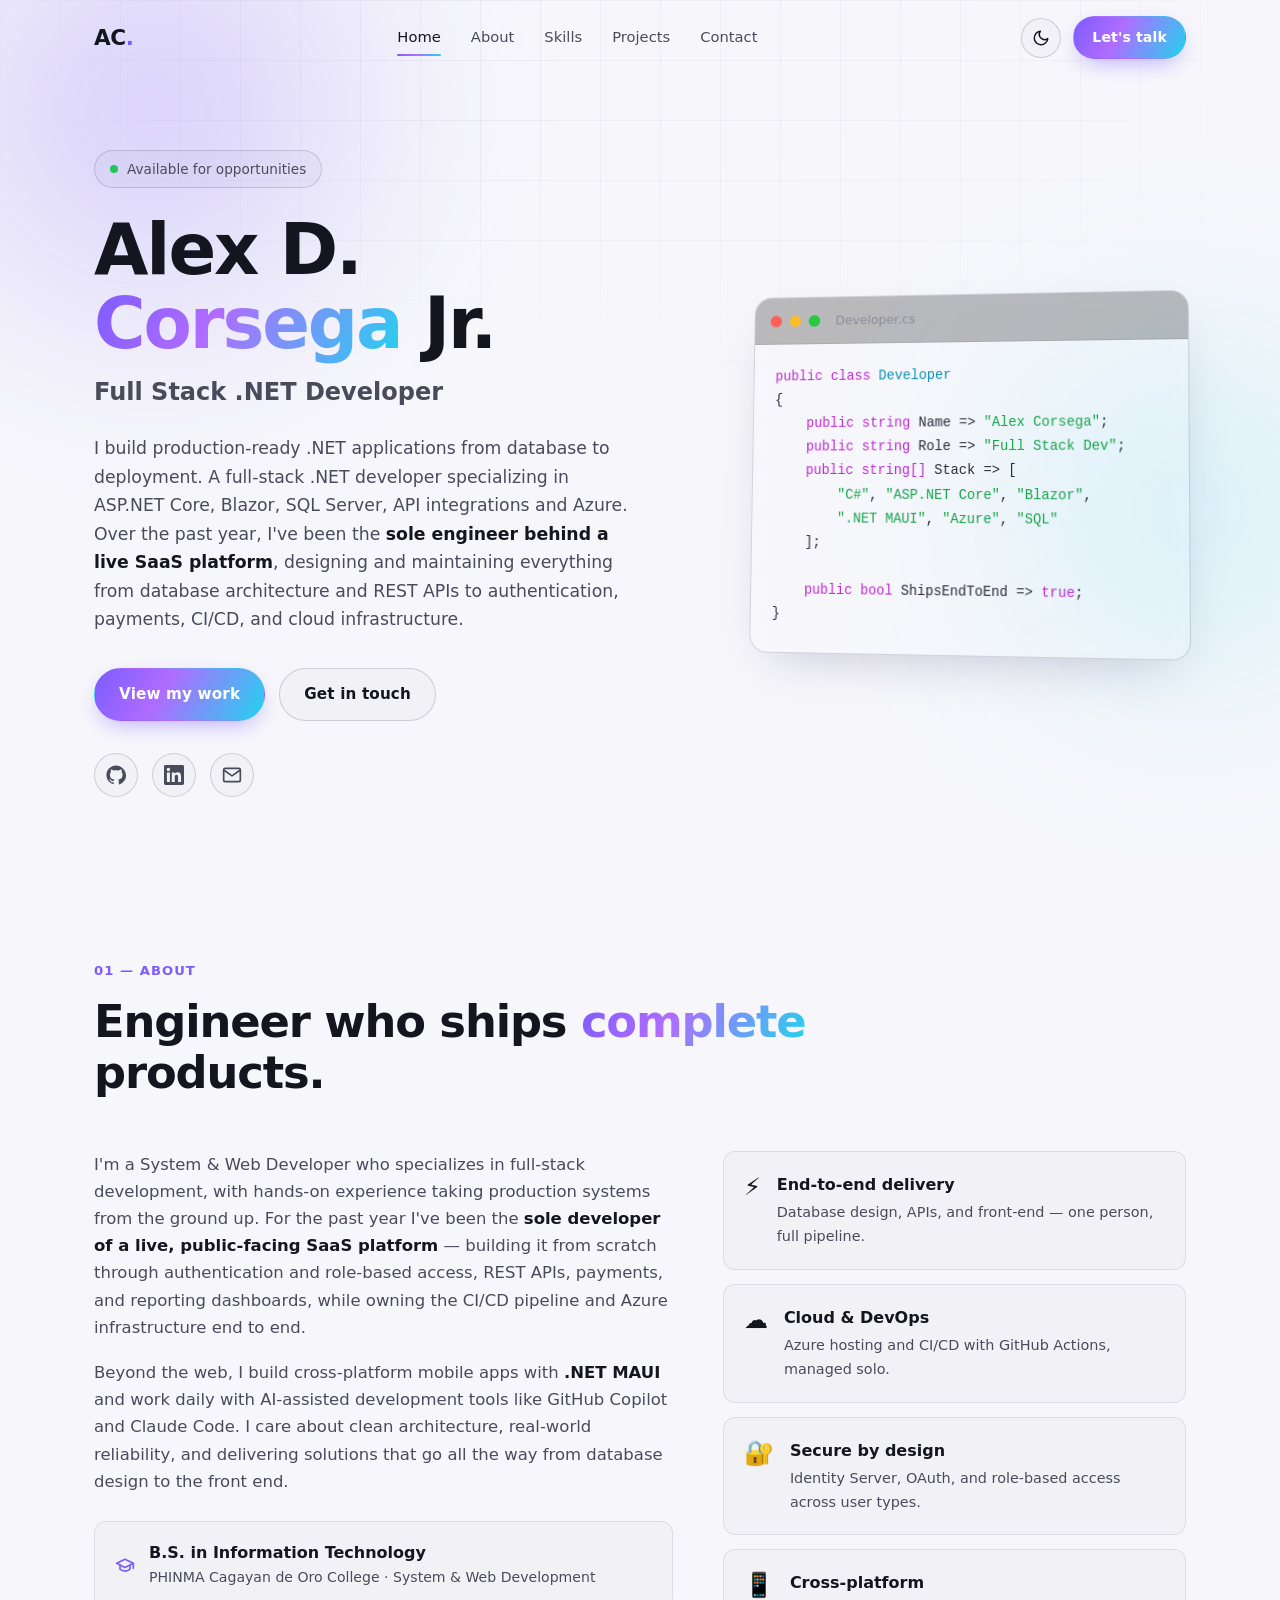
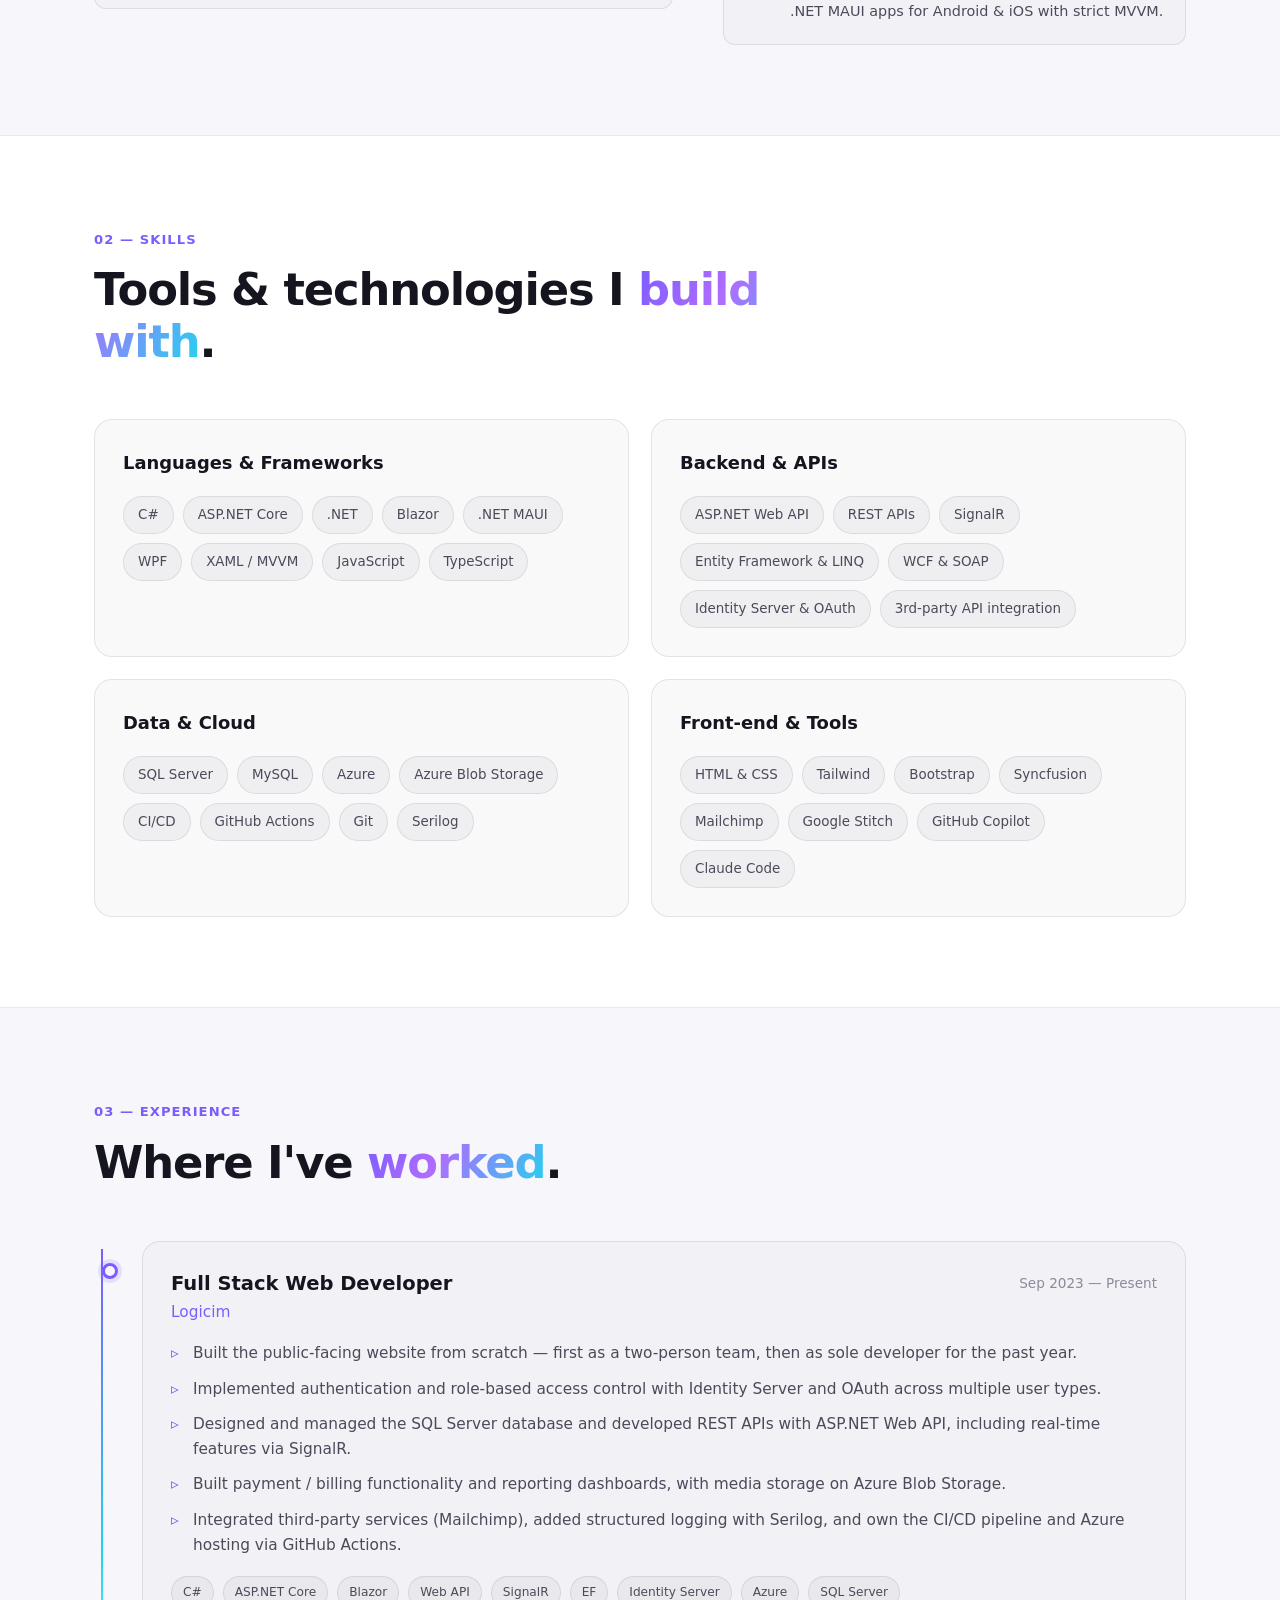
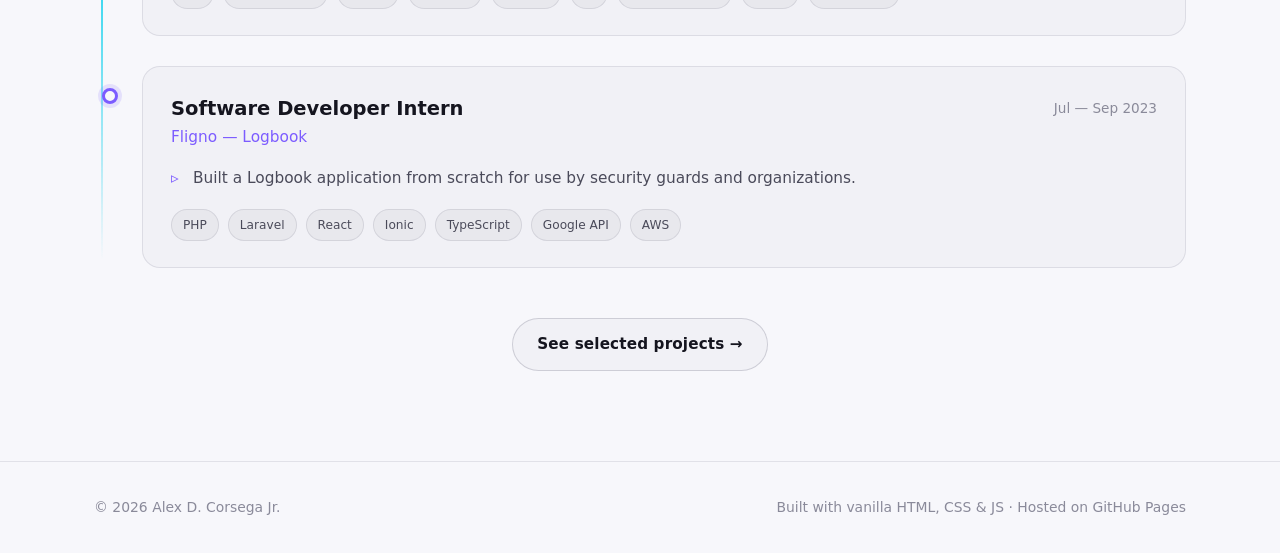
==== commit 6bde7ded: "Refresh hero/about copy; fix unclosed hero div; mobile responsive tweaks - Reframe hero as Full Stac" ====
--- a/index.html
+++ b/index.html
@@ -119,11 +119,13 @@
           <h1 class="hero__title">
             Alex&nbsp;D. <span class="grad-text">Corsega</span> Jr.
           </h1>
-          <p class="hero__role">System &amp; Web Developer</p>
+          <p class="hero__role">Full Stack .NET Developer</p>
           <p class="hero__lede">
-            I build production-grade systems end to end — from database design and REST APIs
-            to polished front-end interfaces. Currently the sole developer behind
-            <strong>Logicim's</strong> public platform, shipping with C#, ASP.NET Core, Blazor &amp; Azure.
+            I build production-ready .NET applications from database to deployment.
+            A full-stack .NET developer specializing in ASP.NET Core, Blazor, SQL Server, API integrations and Azure.
+            Over the past year, I've been the <strong>sole engineer behind a live SaaS platform</strong>,
+            designing and maintaining everything from database architecture and REST APIs to
+            authentication, payments, CI/CD, and cloud infrastructure.
           </p>
           <div class="hero__cta">
             <a href="projects.html" class="btn btn--primary">View my work</a>
@@ -174,11 +176,11 @@
         <div class="about__grid">
           <div class="about__text reveal">
             <p>
-              I'm a System &amp; Web Developer who specializes in full-stack development with hands-on
-              experience building production systems from the ground up. At <strong>Logicim</strong>, I helped
-              build a public-facing platform from scratch — authentication, role-based access, REST APIs,
-              payments, and reporting — and have been its sole developer for the past year, owning the
-              CI/CD pipeline and Azure infrastructure.
+              I'm a System &amp; Web Developer who specializes in full-stack development, with hands-on
+              experience taking production systems from the ground up. For the past year I've been the
+              <strong>sole developer of a live, public-facing SaaS platform</strong> — building it from
+              scratch through authentication and role-based access, REST APIs, payments, and reporting
+              dashboards, while owning the CI/CD pipeline and Azure infrastructure end to end.
             </p>
             <p>
               Beyond the web, I build cross-platform mobile apps with <strong>.NET MAUI</strong> and work daily
--- a/assets/styles.css
+++ b/assets/styles.css
@@ -406,8 +406,9 @@
 /* ---------- Responsive ---------- */
 @media (max-width: 900px) {
   .hero__grid { grid-template-columns: 1fr; gap: 44px; }
+  .hero__content, .hero__card { min-width: 0; }
   .hero__card { order: -1; }
-  .code-card { transform: none; max-width: 400px; }
+  .code-card { transform: none; max-width: 100%; }
   .about__grid { grid-template-columns: 1fr; gap: 34px; }
   .skills__grid, .projects__grid { grid-template-columns: 1fr; }
   .hero__stats { grid-template-columns: repeat(2, 1fr); gap: 24px; }
@@ -431,6 +432,8 @@
 
 @media (max-width: 480px) {
   .hero { padding: 130px 0 50px; }
+  .hero__title { font-size: clamp(2.2rem, 11vw, 3rem); }
+  .code-card__body { font-size: 0.74rem; padding: 18px 16px 22px; line-height: 1.7; }
   .hero__stats { grid-template-columns: 1fr 1fr; padding: 22px; }
   .stat__num { font-size: 2rem; }
   .section { padding: 70px 0; }
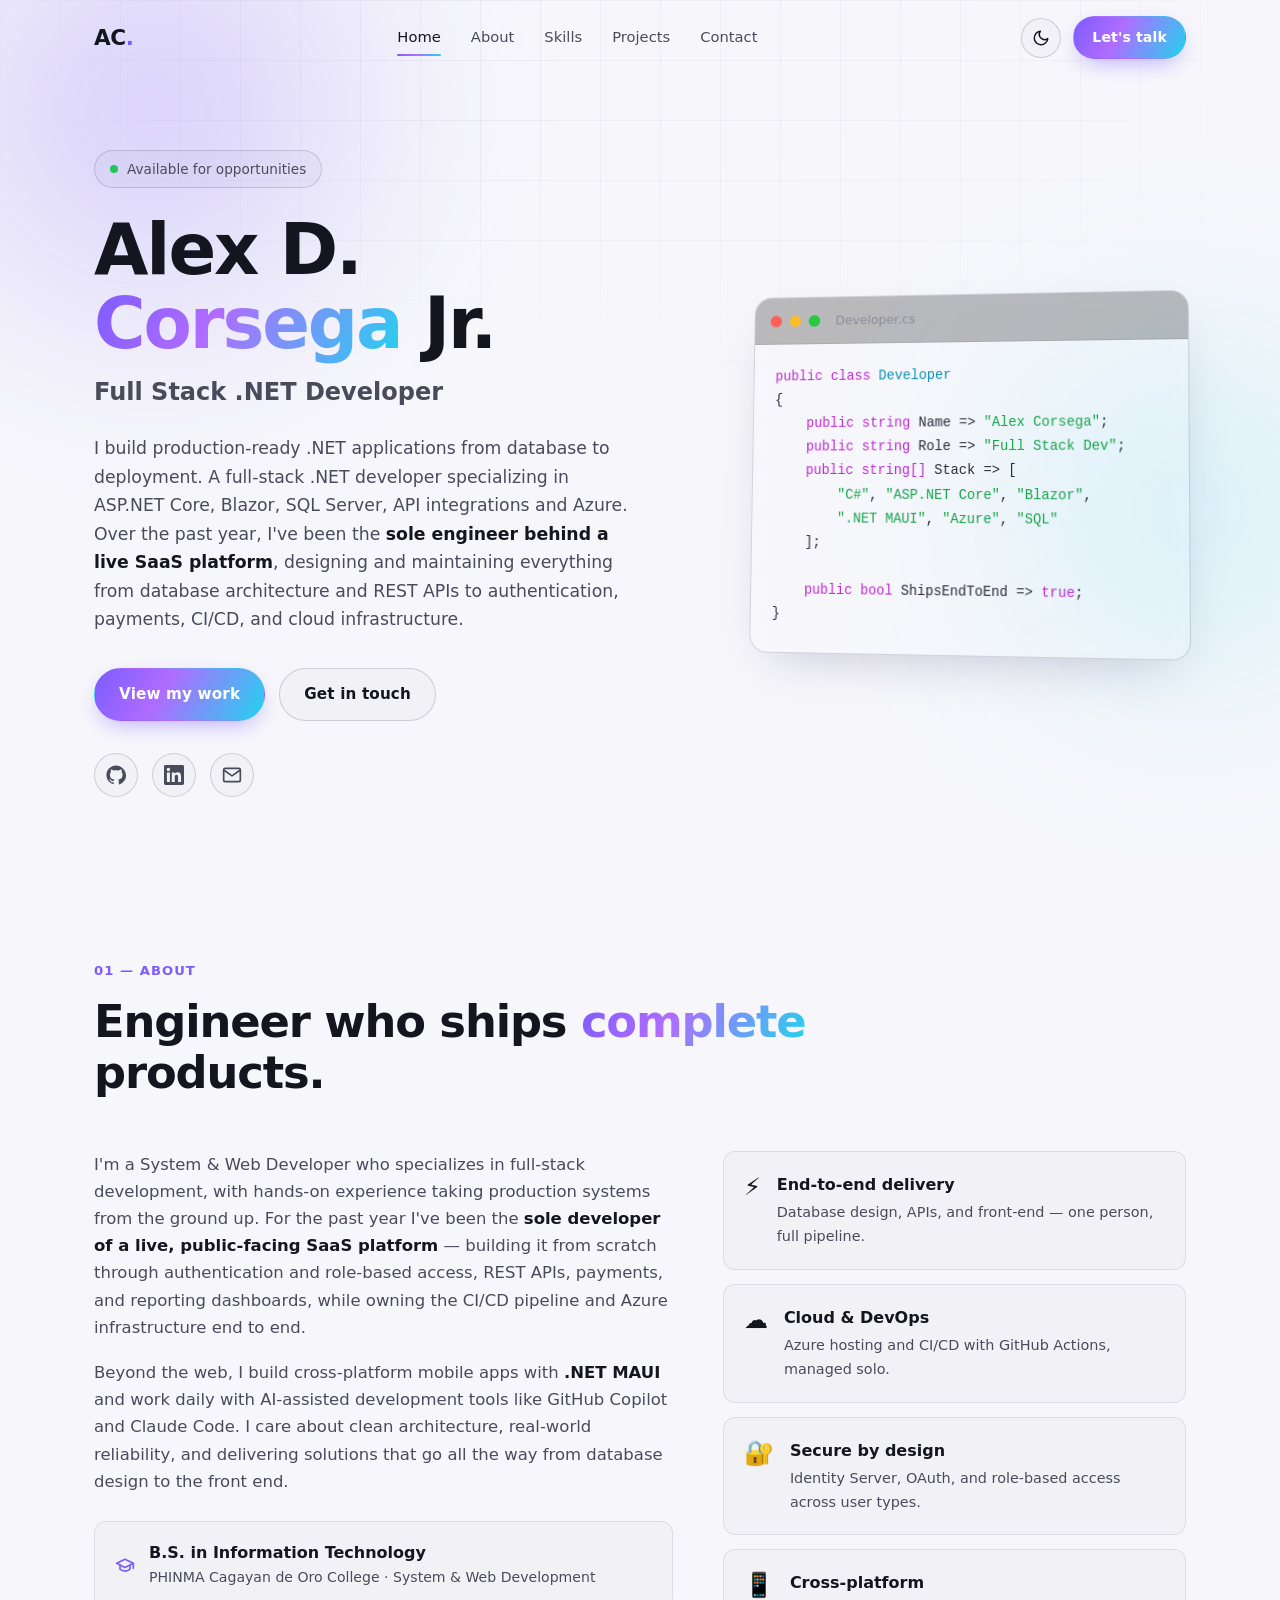
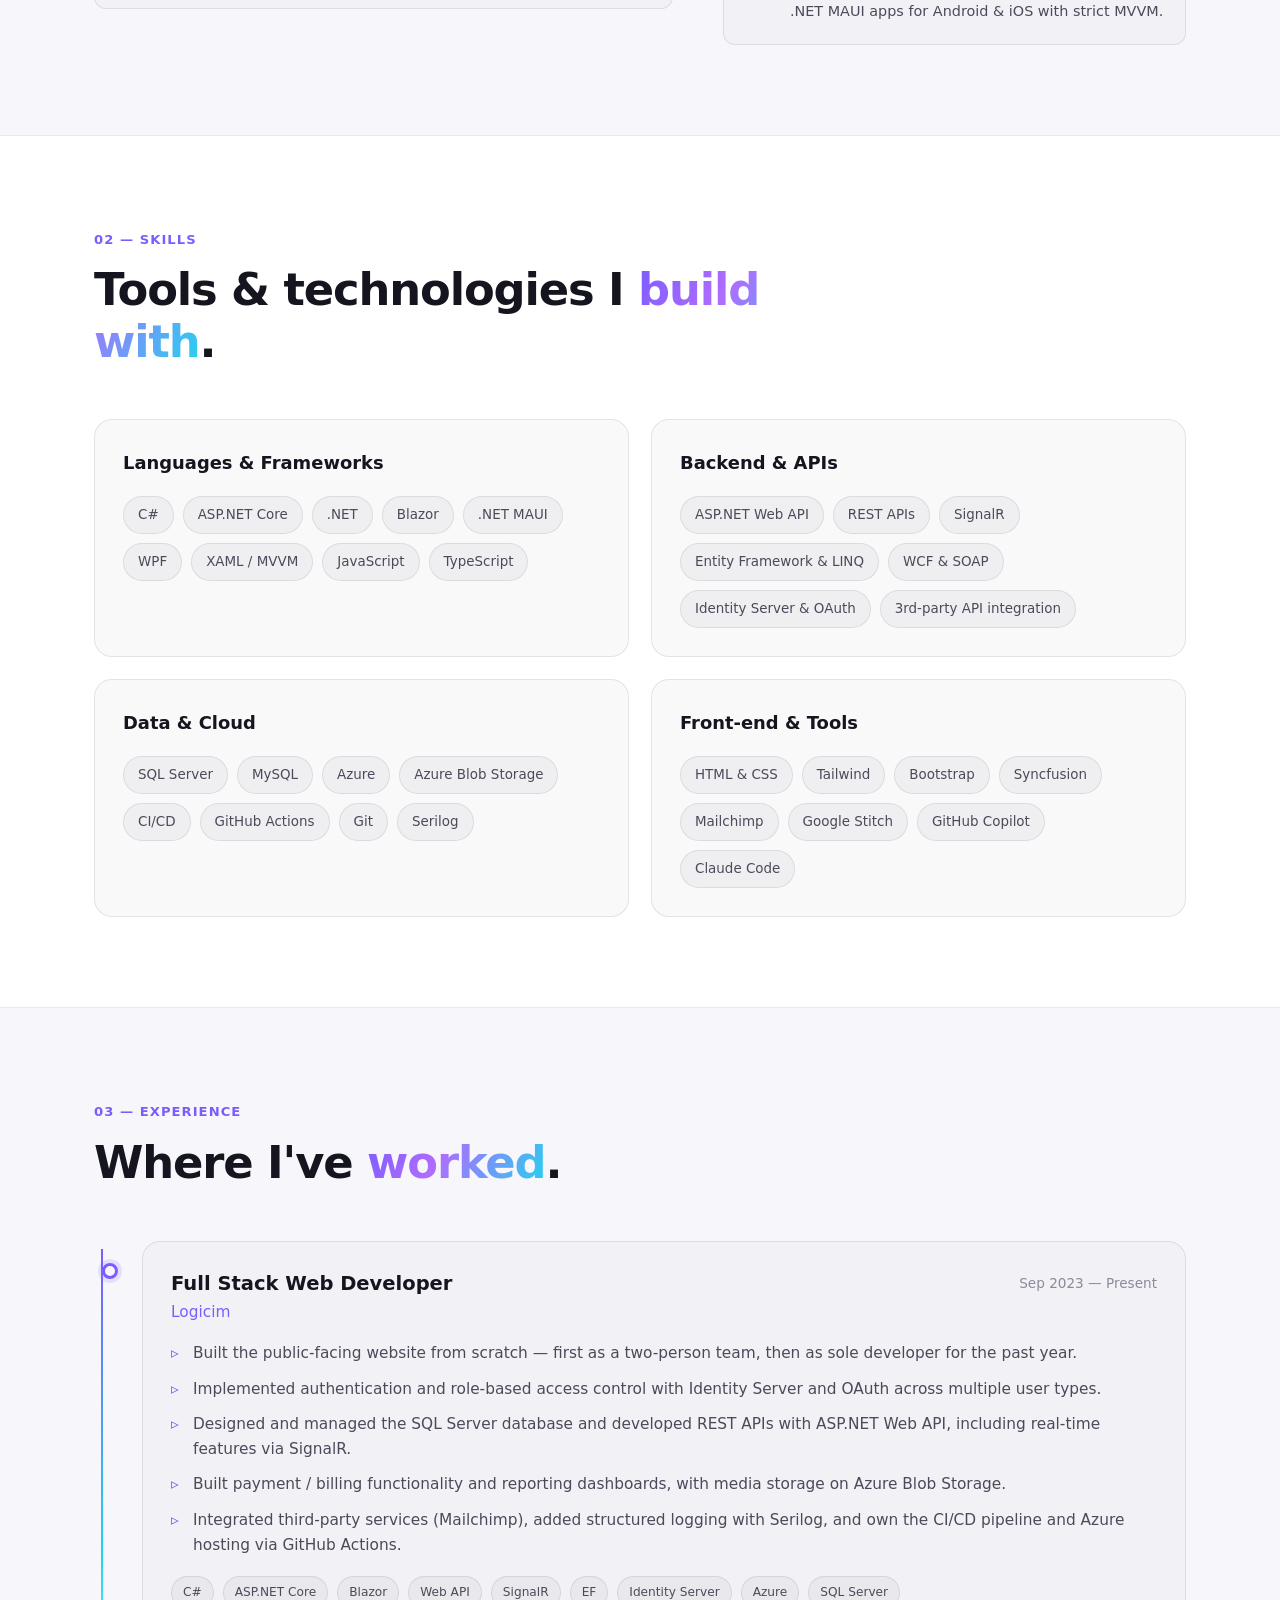
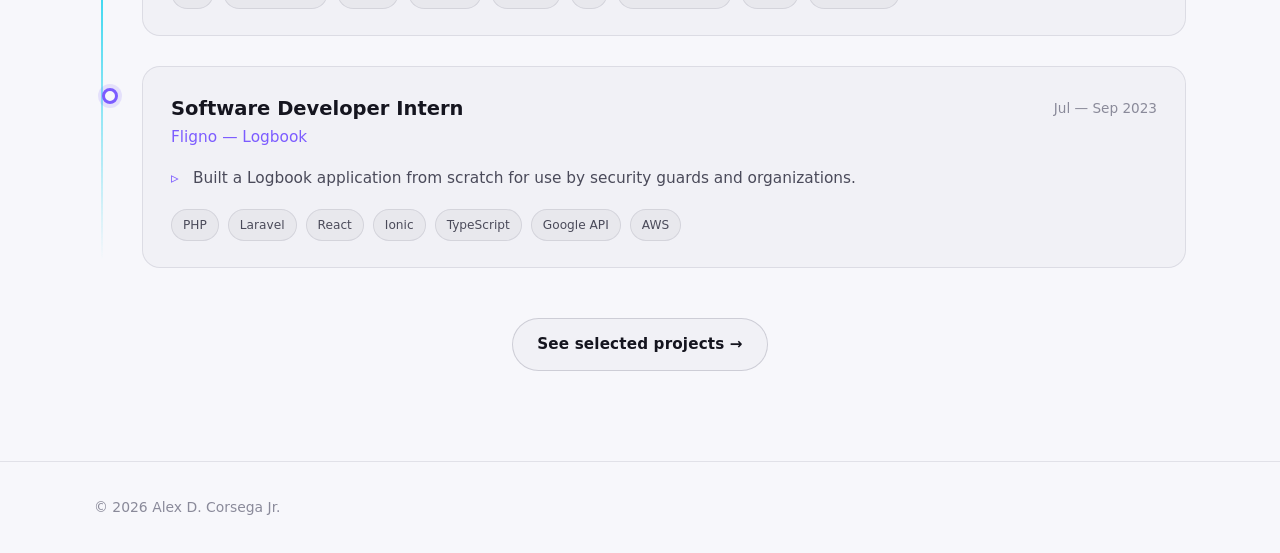
==== commit c34ad681: "fix remove footer for built with for better UI" ====
--- a/index.html
+++ b/index.html
@@ -310,7 +310,6 @@
   <footer class="footer">
     <div class="container footer__inner">
       <span>© <span id="year"></span> Alex D. Corsega Jr.</span>
-      <span class="footer__made">Built with vanilla HTML, CSS &amp; JS · Hosted on GitHub Pages</span>
     </div>
   </footer>
 
